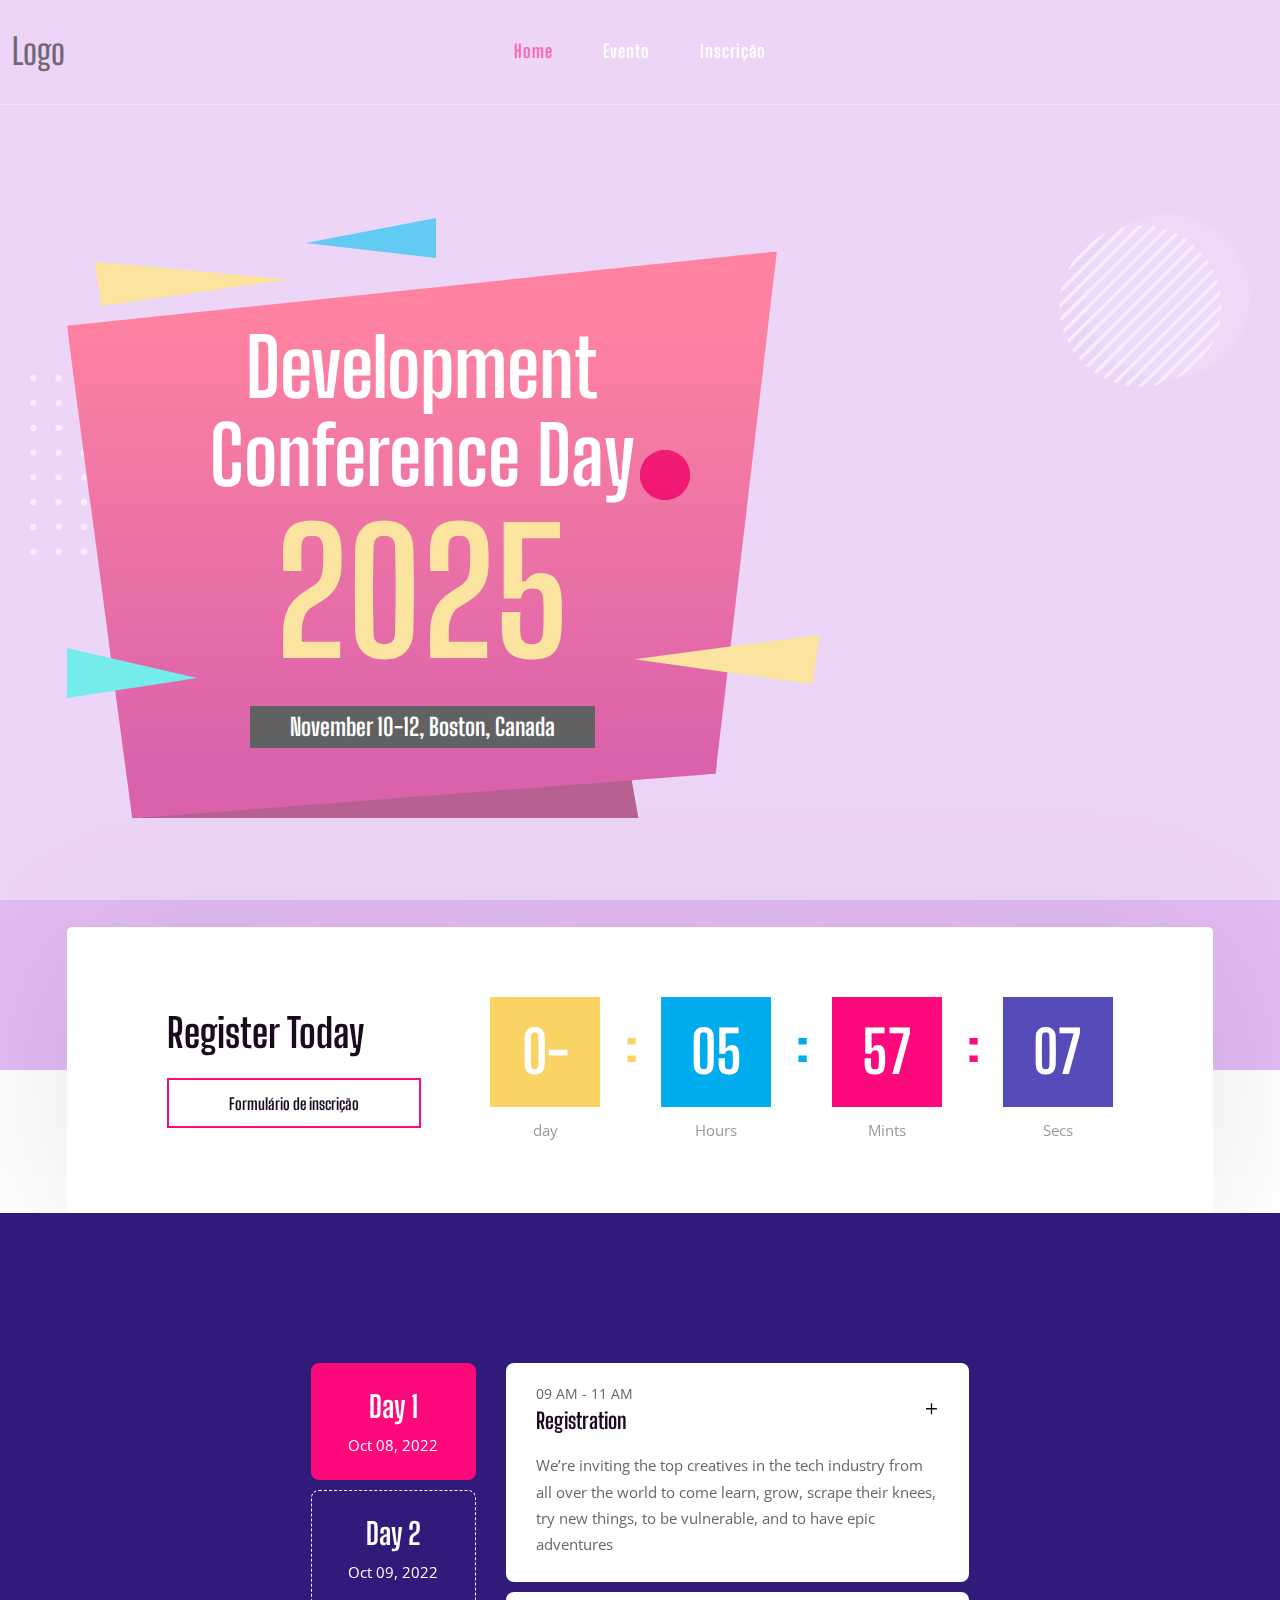
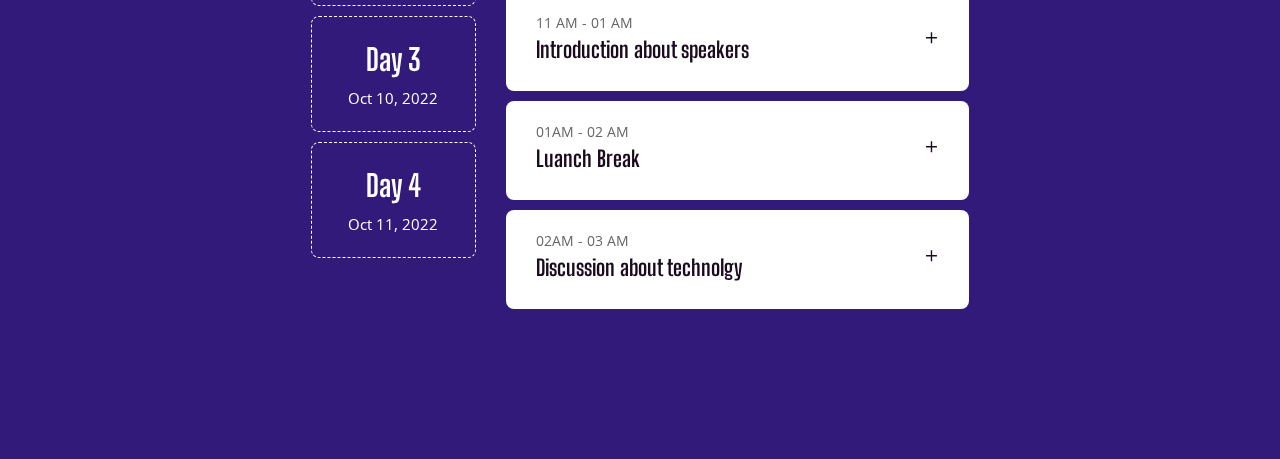
==== Meeta_HTML/Meeta/index.html @ aabae2f9 "commit inicial" ====
<!doctype html>
<html class="no-js" lang="pt-br">

<head>
    <meta charset="utf-8">
    <meta http-equiv="x-ua-compatible" content="ie=edge">
    <title> Meeta - Event & Conference HTML5 Template</title>
    <meta name="robots" content="noindex, follow" />
    <meta name="description" content="">
    <meta name="viewport" content="width=device-width, initial-scale=1, shrink-to-fit=no">
    <!-- Favicon -->
    <link rel="shortcut icon" type="image/x-icon" href="assets/images/favicon.png">

    <!-- Google Fonts -->
    <link rel="preconnect" href="https://fonts.googleapis.com">
    <link rel="preconnect" href="https://fonts.gstatic.com" crossorigin>
    <link
        href="https://fonts.googleapis.com/css2?family=Big+Shoulders+Display:wght@300;400;500;600;700;800&family=Open+Sans:wght@300;400;500;600;700;800&display=swap"
        rel="stylesheet">
    <link href="https://fonts.googleapis.com/css?family=Archivo:wght@300;400;500;600;700&display=swap" rel="stylesheet">

    <!-- CSS
	============================================ -->

    <!-- Icon Font CSS -->
    <link rel="stylesheet" href="assets/css/flaticon.css">

    <!-- Plugins CSS -->
    <link rel="stylesheet" href="assets/css/bootstrap.min.css">
    <link rel="stylesheet" href="assets/css/swiper-bundle.min.css">
    <link rel="stylesheet" href="assets/css/magnific-popup.css">
    <link rel="stylesheet" href="assets/css/aos.css">
    <link rel="stylesheet" href="assets/css/nice-select.css">

    <!-- Main Style CSS -->
    <link rel="stylesheet" href="assets/css/style.css">

</head>

<body>

    <div class="main-wrapper">

        <!-- Preloader start -->
        <div id="preloader">
            <div class="preloader">
                <span></span>
                <span></span>
            </div>
        </div>
        <!-- Preloader End -->

        <!-- Header Start -->
        <div class="meeta-header-section">

            <!-- Header Middle Start -->
            <div class="header-middle header-sticky">
                <div class="container-fluid custom-container">

                    <div class="row align-items-center">
                        <div class="col-lg-3 col-4">

                            <!-- Header Logo Start -->
                            <div class="header-logo">
                                <h1>Logo</h1>
                            </div>
                            <!-- Header Logo End -->

                        </div>
                        <div class="col-lg-6 d-none d-lg-block">

                            <!-- Header Navigation Start -->
                            <div class="header-navigation">
                                <ul class="main-menu">
                                    <li class="active-menu"><a href="#">Home</a></li>
                                    <li><a href="#">Evento</a></li>
                                    <li><a href="#">Inscrição</a></li>
                                </ul>
                            </div>
                            <!-- Header Navigation End -->

                        </div>
                    </div>
                </div>
            </div>
        </div>
        <!-- Header Middle End -->

    </div>
    <!-- Header End -->

    <!-- Slider Section Start  -->
    <div class="meeta-hero-section">

        <img class="hero-shape-01" src="assets/images/shape/shape-1.svg" alt="shpae">
        <img class="hero-shape-02" src="assets/images/shape/shape-2.png" alt="shpae">

        <div class="container">
            <div class="meeta-hero-content">
                <div class="hero-content-shape">
                    <svg xmlns="http://www.w3.org/2000/svg" viewBox="0 0 1904.000000 1521.000000"
                        preserveAspectRatio="xMidYMid meet">
                        <defs>
                            <linearGradient id="grad1" x1="0%" y1="0%" x2="0%" y2="100%">
                                <stop offset="10%" style="stop-color: #c40378" />
                                <stop offset="90%" style="stop-color:#ff3866" />
                            </linearGradient>
                        </defs>
                        <g transform="translate(0.000000,1521.000000) scale(0.100000,-0.100000)" fill="url(#grad1)">
                            <path
                                d="M9505 14211 l-9500 -997 3 -34 c8 -94 1739 -13170 1744 -13175 4 -4 15636 1194 15645 1199 1 1 369 3140 818 6976 448 3836 818 6987 821 7003 5 22 2 27 -13 26 -10 -1 -4293 -450 -9518 -998z" />
                        </g>
                    </svg>
                </div>

                <div class="hero-content-shape-01"></div>
                <div class="hero-content-shape-02" data-aos-delay="700" data-aos="fade-right"></div>
                <div class="hero-content-shape-03" data-aos-delay="800" data-aos="fade-right"></div>
                <div class="hero-content-shape-04" data-aos-delay="900" data-aos="fade-left"></div>
                <div class="hero-content-shape-05" data-aos-delay="1000" data-aos="fade-left"></div>

                <h1 class="hero-title" data-aos-delay="700" data-aos="fade-up">Development Conference Day</h1>
                <span class="hero-year" data-aos-delay="800" data-aos="fade-right">2025</span>
                <p class="hero-date" data-aos-delay="900" data-aos="fade-up">November 10-12, Boston, Canada</p>
            </div>
        </div>
    </div>
    <!-- Slider Section End -->


    <!-- Register & Countdown Section Start -->
    <div class="meeta-register-countdown">
        <div class="container position-relative">

            <!-- Register & Countdown Wrapper Start -->
            <div class="meeta-register-countdown-wrapper">

                <div class="row gy-5 align-items-center">
                    <div class="col-lg-4">

                        <!-- Register Start -->
                        <div class="meeta-register">
                            <h2 class="register-title">Register Today</h2>
                            <a class="register-btn btn btn-3 btn-outline-primary" href="/form/form.html"
                                target="_blank">Formulário de
                                inscrição</a>
                        </div>
                        <!-- Register End -->

                    </div>
                    <div class="col-lg-8">

                        <!-- Countdown Start -->
                        <div class="meeta-countdown countdown" data-countdown="2024/10/24" data-format="short">
                            <div class="single-countdown">
                                <span class="count countdown__time daysLeft"></span>
                                <span class="value countdown__time daysText"></span>
                            </div>
                            <div class="single-countdown">
                                <span class="count countdown__time hoursLeft"></span>
                                <span class="value countdown__time hoursText"></span>
                            </div>
                            <div class="single-countdown">
                                <span class="count countdown__time minsLeft"></span>
                                <span class="value countdown__time minsText"></span>
                            </div>
                            <div class="single-countdown">
                                <span class="count countdown__time secsLeft"></span>
                                <span class="value countdown__time secsText"></span>
                            </div>
                        </div>
                        <!-- Countdown End -->

                    </div>

                </div>
                <!-- Register & Countdown Wrapper End -->
            </div>

            <img class="register-countdown-shape" src="assets/images/shape/shape-5.png" alt="Shape">

        </div>
    </div>
    <!-- Register & Countdown Section End -->

    <!-- Event Schedule Start -->
    <div class="meeta-event-schedule section-padding">
        <div class="container">
            <div class="row gy-5 justify-content-center">
                <div class="col-xl-7 col-lg-8">

                    <!-- Event Schedule Tabs Start -->
                    <div class="meeta-event-schedule-tabs">

                        <!-- Event Schedule Tabs Menu Start -->
                        <ul class="meeta-event-schedule-tabs-menu">
                            <li data-tab-target="#tab1" class="active">
                                <div class="meeta-event-schedule-time">
                                    <h4 class="meeta-event-schedule-day">Day 1</h4>
                                    <p>Oct 08, 2022</p>
                                </div>
                            </li>
                            <li data-tab-target="#tab2" class="tab">
                                <div class="meeta-event-schedule-time">
                                    <h4 class="meeta-event-schedule-day">Day 2</h4>
                                    <p>Oct 09, 2022</p>
                                </div>
                            </li>
                            <li data-tab-target="#tab3" class="tab">
                                <div class="meeta-event-schedule-time">
                                    <h4 class="meeta-event-schedule-day">Day 3</h4>
                                    <p>Oct 10, 2022</p>
                                </div>
                            </li>
                            <li data-tab-target="#tab4" class="tab">
                                <div class="meeta-event-schedule-time">
                                    <h4 class="meeta-event-schedule-day">Day 4</h4>
                                    <p>Oct 11, 2022</p>
                                </div>
                            </li>
                        </ul>
                        <!-- Event Schedule Tabs Menu End -->

                        <!-- Event Schedule Tabs Content Start -->
                        <div class="meeta-event-schedule-tab-content">
                            <div id="tab1" class="meeta-event-schedule-tab-pane active">

                                <!-- Event Accordion Start -->
                                <ul class="meeta-event-accordion">
                                    <li class="meeta-event-accordion-item">
                                        <h3 class="meeta-event-accordion-toggle">
                                            <span class="time">09 AM - 11 AM</span>
                                            <span class="title">Registration </span>
                                        </h3>
                                        <div class="meeta-event-accordion-body open">
                                            <p>We’re inviting the top creatives in the tech industry from all over
                                                the world to come learn, grow, scrape their knees, try new things,
                                                to be vulnerable, and to have epic adventures</p>
                                        </div>
                                    </li>

                                    <li class="meeta-event-accordion-item">
                                        <h3 class="meeta-event-accordion-toggle">
                                            <span class="time">11 AM - 01 AM</span>
                                            <span class="title">Introduction about speakers </span>
                                        </h3>
                                        <div class="meeta-event-accordion-body">
                                            <p>We’re inviting the top creatives in the tech industry from all over
                                                the world to come learn, grow, scrape their knees, try new things,
                                                to be vulnerable, and to have epic adventures</p>
                                        </div>
                                    </li>

                                    <li class="meeta-event-accordion-item">
                                        <h3 class="meeta-event-accordion-toggle">
                                            <span class="time">01AM - 02 AM</span>
                                            <span class="title">Luanch Break </span>
                                        </h3>
                                        <div class="meeta-event-accordion-body">
                                            <p>We’re inviting the top creatives in the tech industry from all over
                                                the world to come learn, grow, scrape their knees, try new things,
                                                to be vulnerable, and to have epic adventures</p>
                                        </div>
                                    </li>

                                    <li class="meeta-event-accordion-item">
                                        <h3 class="meeta-event-accordion-toggle">
                                            <span class="time">02AM - 03 AM</span>
                                            <span class="title">Discussion about technolgy </span>
                                        </h3>
                                        <div class="meeta-event-accordion-body">
                                            <p>We’re inviting the top creatives in the tech industry from all over
                                                the world to come learn, grow, scrape their knees, try new things,
                                                to be vulnerable, and to have epic adventures</p>
                                        </div>
                                    </li>
                                </ul>
                                <!-- Event Accordion End -->

                            </div>
                            <div id="tab2" class="meeta-event-schedule-tab-pane">

                                <!-- Event Accordion Start -->
                                <ul class="meeta-event-accordion">
                                    <li class="meeta-event-accordion-item">
                                        <h3 class="meeta-event-accordion-toggle">
                                            <span class="time">02AM - 03 AM</span>
                                            <span class="title">Discussion about technolgy </span>
                                        </h3>
                                        <div class="meeta-event-accordion-body open">
                                            <p>We’re inviting the top creatives in the tech industry from all over
                                                the world to come learn, grow, scrape their knees, try new things,
                                                to be vulnerable, and to have epic adventures</p>
                                        </div>
                                    </li>

                                    <li class="meeta-event-accordion-item">
                                        <h3 class="meeta-event-accordion-toggle">
                                            <span class="time">09 AM - 11 AM</span>
                                            <span class="title">Registration </span>
                                        </h3>
                                        <div class="meeta-event-accordion-body">
                                            <p>We’re inviting the top creatives in the tech industry from all over
                                                the world to come learn, grow, scrape their knees, try new things,
                                                to be vulnerable, and to have epic adventures</p>
                                        </div>
                                    </li>

                                    <li class="meeta-event-accordion-item">
                                        <h3 class="meeta-event-accordion-toggle">
                                            <span class="time">01AM - 02 AM</span>
                                            <span class="title">Luanch Break </span>
                                        </h3>
                                        <div class="meeta-event-accordion-body">
                                            <p>We’re inviting the top creatives in the tech industry from all over
                                                the world to come learn, grow, scrape their knees, try new things,
                                                to be vulnerable, and to have epic adventures</p>
                                        </div>
                                    </li>
                                </ul>
                                <!-- Event Accordion End -->

                            </div>
                            <div id="tab3" class="meeta-event-schedule-tab-pane">

                                <!-- Event Accordion Start -->
                                <ul class="meeta-event-accordion">
                                    <li class="meeta-event-accordion-item">
                                        <h3 class="meeta-event-accordion-toggle">
                                            <span class="time">01AM - 02 AM</span>
                                            <span class="title">Luanch Break </span>
                                        </h3>
                                        <div class="meeta-event-accordion-body open">
                                            <p>We’re inviting the top creatives in the tech industry from all over
                                                the world to come learn, grow, scrape their knees, try new things,
                                                to be vulnerable, and to have epic adventures</p>
                                        </div>
                                    </li>

                                    <li class="meeta-event-accordion-item">
                                        <h3 class="meeta-event-accordion-toggle">
                                            <span class="time">02AM - 03 AM</span>
                                            <span class="title">Discussion about technolgy </span>
                                        </h3>
                                        <div class="meeta-event-accordion-body">
                                            <p>We’re inviting the top creatives in the tech industry from all over
                                                the world to come learn, grow, scrape their knees, try new things,
                                                to be vulnerable, and to have epic adventures</p>
                                        </div>
                                    </li>

                                    <li class="meeta-event-accordion-item">
                                        <h3 class="meeta-event-accordion-toggle">
                                            <span class="time">09 AM - 11 AM</span>
                                            <span class="title">Registration </span>
                                        </h3>
                                        <div class="meeta-event-accordion-body">
                                            <p>We’re inviting the top creatives in the tech industry from all over
                                                the world to come learn, grow, scrape their knees, try new things,
                                                to be vulnerable, and to have epic adventures</p>
                                        </div>
                                    </li>
                                </ul>
                                <!-- Event Accordion End -->

                            </div>
                            <div id="tab4" class="meeta-event-schedule-tab-pane">

                                <!-- Event Accordion Start -->
                                <ul class="meeta-event-accordion">
                                    <li class="meeta-event-accordion-item">
                                        <h3 class="meeta-event-accordion-toggle">
                                            <span class="time">09 AM - 11 AM</span>
                                            <span class="title">Registration </span>
                                        </h3>
                                        <div class="meeta-event-accordion-body open">
                                            <p>We’re inviting the top creatives in the tech industry from all over
                                                the world to come learn, grow, scrape their knees, try new things,
                                                to be vulnerable, and to have epic adventures</p>
                                        </div>
                                    </li>

                                    <li class="meeta-event-accordion-item">
                                        <h3 class="meeta-event-accordion-toggle">
                                            <span class="time">11 AM - 01 AM</span>
                                            <span class="title">Introduction about speakers </span>
                                        </h3>
                                        <div class="meeta-event-accordion-body">
                                            <p>We’re inviting the top creatives in the tech industry from all over
                                                the world to come learn, grow, scrape their knees, try new things,
                                                to be vulnerable, and to have epic adventures</p>
                                        </div>
                                    </li>

                                    <li class="meeta-event-accordion-item">
                                        <h3 class="meeta-event-accordion-toggle">
                                            <span class="time">01AM - 02 AM</span>
                                            <span class="title">Luanch Break </span>
                                        </h3>
                                        <div class="meeta-event-accordion-body">
                                            <p>We’re inviting the top creatives in the tech industry from all over
                                                the world to come learn, grow, scrape their knees, try new things,
                                                to be vulnerable, and to have epic adventures</p>
                                        </div>
                                    </li>
                                </ul>
                                <!-- Event Accordion End -->

                            </div>
                        </div>
                        <!-- Event Schedule Tabs Content End -->

                    </div>
                    <!-- Event Schedule Tabs End -->

                </div>
            </div>
        </div>
    </div>
    <!-- Event Schedule End -->

    <!-- back to top start -->
    <div class="progress-wrap">
        <svg class="progress-circle svg-content" width="100%" height="100%" viewBox="-1 -1 102 102">
            <path d="M50,1 a49,49 0 0,1 0,98 a49,49 0 0,1 0,-98" />
        </svg>
    </div>
    <!-- back to top end -->

    <!-- JS
    ============================================ -->

    <!-- Modernizer & jQuery JS -->
    <script src="assets/js/vendor/modernizr-3.11.7.min.js"></script>
    <script src="assets/js/vendor/jquery-1.12.4.min.js"></script>


    <!-- Bootstrap JS -->
    <script src="assets/js/bootstrap.min.js"></script>

    <!-- Plugins JS -->
    <script src="assets/js/swiper-bundle.min.js"></script>
    <script src="assets/js/back-to-top.js"></script>
    <script src="assets/js/jquery.magnific-popup.min.js"></script>
    <script src="assets/js/jquery.counterup.min.js"></script>
    <script src="assets/js/aos.js"></script>
    <script src="assets/js/jquery.nice-select.min.js"></script>


    <!-- Main JS -->
    <script src="assets/js/main.js"></script>

</body>

</html>
---- Meeta_HTML/Meeta/assets/css/flaticon.css ----
@font-face {
    font-family: "flaticon";
    src: url("../fonts/flaticon.ttf?9da6da3c6ae6f38ca4698081ef934ea0") format("truetype"),
url("../fonts/flaticon.woff?9da6da3c6ae6f38ca4698081ef934ea0") format("woff"),
url("../fonts/flaticon.woff2?9da6da3c6ae6f38ca4698081ef934ea0") format("woff2"),
url("../fonts/flaticon.eot?9da6da3c6ae6f38ca4698081ef934ea0#iefix") format("embedded-opentype"),
url("../fonts/flaticon.svg?9da6da3c6ae6f38ca4698081ef934ea0#flaticon") format("svg");
}


i[class^="flaticon-"]:before, i[class*=" flaticon-"]:before {
    font-family: flaticon !important;
    font-style: normal;
    font-weight: normal !important;
    font-variant: normal;
    text-transform: none;
    line-height: 1;
    -webkit-font-smoothing: antialiased;
    -moz-osx-font-smoothing: grayscale;
}


.flaticon-like:before { content: "\f100"; }
.flaticon-menu:before { content: "\f101"; }
.flaticon-loupe:before { content: "\f102"; }
.flaticon-shopping-basket:before { content: "\f103"; }
.flaticon-location-pin:before { content: "\f104"; }
.flaticon-send:before { content: "\f105"; }
.flaticon-right-arrow:before { content: "\f106"; }
.flaticon-left-arrow:before { content: "\f107"; }
.flaticon-left-arrow-1:before { content: "\f108"; }
.flaticon-right-arrow-1:before { content: "\f109"; }
.flaticon-youtube:before { content: "\f10a"; }
.flaticon-vegetable:before { content: "\f10b"; }
.flaticon-water-bottle:before { content: "\f10c"; }
.flaticon-healthcare:before { content: "\f10d"; }
.flaticon-mortarboard:before { content: "\f10e"; }
.flaticon-atoms:before { content: "\f10f"; }
.flaticon-maternity:before { content: "\f110"; }
.flaticon-plus:before { content: "\f111"; }
.flaticon-supermarket-gift:before { content: "\f112"; }
.flaticon-gift:before { content: "\f113"; }
.flaticon-play:before { content: "\f114"; }
.flaticon-right-quote:before { content: "\f115"; }
.flaticon-user:before { content: "\f116"; }
.flaticon-user-1:before { content: "\f117"; }
.flaticon-set-square:before { content: "\f118"; }
.flaticon-bell:before { content: "\f119"; }
.flaticon-book:before { content: "\f11a"; }
.flaticon-dollar-currency-symbol:before { content: "\f11b"; }
.flaticon-right-arrow-2:before { content: "\f11c"; }
.flaticon-wall-clock:before { content: "\f11d"; }
.flaticon-folder:before { content: "\f11e"; }
.flaticon-email:before { content: "\f11f"; }
.flaticon-startup:before { content: "\f120"; }
.flaticon-diamond:before { content: "\f121"; }
.flaticon-gift-1:before { content: "\f122"; }
.flaticon-call:before { content: "\f123"; }
.flaticon-shopping-bag:before { content: "\f124"; }
.flaticon-idea:before { content: "\f125"; }
.flaticon-idea-1:before { content: "\f126"; }
.flaticon-target:before { content: "\f127"; }
.flaticon-bar-chart:before { content: "\f128"; }
.flaticon-fitness:before { content: "\f129"; }
.flaticon-healthy-food:before { content: "\f12a"; }
.flaticon-dumbbell:before { content: "\f12b"; }
.flaticon-play-button:before { content: "\f12c"; }
.flaticon-plus-1:before { content: "\f12d"; }
.flaticon-add:before { content: "\f12e"; }
.flaticon-left-quote:before { content: "\f12f"; }
.flaticon-right-quote-1:before { content: "\f130"; }
.flaticon-checked:before { content: "\f131"; }
.flaticon-check:before { content: "\f132"; }
.flaticon-tick:before { content: "\f133"; }
.flaticon-like-1:before { content: "\f134"; }
.flaticon-like-2:before { content: "\f135"; }
.flaticon-heart:before { content: "\f136"; }
.flaticon-quote-left:before { content: "\f137"; }
.flaticon-link:before { content: "\f138"; }
.flaticon-worldwide:before { content: "\f139"; }
.flaticon-edit:before { content: "\f13a"; }
.flaticon-star:before { content: "\f13b"; }
.flaticon-star-1:before { content: "\f13c"; }
.flaticon-copy:before { content: "\f13d"; }
.flaticon-book-1:before { content: "\f13e"; }
.flaticon-settings:before { content: "\f13f"; }
.flaticon-calendar:before { content: "\f140"; }
.flaticon-price-tag:before { content: "\f141"; }
.flaticon-edit-file:before { content: "\f142"; }
.flaticon-bell-1:before { content: "\f143"; }
.flaticon-padlock:before { content: "\f144"; }
.flaticon-house:before { content: "\f145"; }
.flaticon-chat:before { content: "\f146"; }
.flaticon-attachment:before { content: "\f147"; }
.flaticon-upload:before { content: "\f148"; }
.flaticon-file:before { content: "\f149"; }
.flaticon-shield:before { content: "\f14a"; }
.flaticon-share:before { content: "\f14b"; }
.flaticon-black-circle:before { content: "\f14c"; }
.flaticon-close:before { content: "\f14d"; }
.flaticon-close-1:before { content: "\f14e"; }
.flaticon-credit-card:before { content: "\f14f"; }
.flaticon-phone-call:before { content: "\f150"; }
.flaticon-pin:before { content: "\f151"; }
.flaticon-shopping-cart:before { content: "\f152"; }
.flaticon-shopping-cart-1:before { content: "\f153"; }
.flaticon-right-arrow-3:before { content: "\f154"; }
.flaticon-left-arrow-2:before { content: "\f155"; }
.flaticon-user-2:before { content: "\f156"; }
.flaticon-avatar:before { content: "\f157"; }
.flaticon-straight-quotes:before { content: "\f158"; }
.flaticon-heart-1:before { content: "\f159"; }
.flaticon-settings-1:before { content: "\f15a"; }
.flaticon-profits:before { content: "\f15b"; }
.flaticon-graph:before { content: "\f15c"; }
.flaticon-graph-1:before { content: "\f15d"; }
.flaticon-graph-2:before { content: "\f15e"; }
.flaticon-graphics-scale:before { content: "\f15f"; }
.flaticon-bar-chart-1:before { content: "\f160"; }
.flaticon-update:before { content: "\f161"; }
.flaticon-unlock:before { content: "\f162"; }
.flaticon-padlock-1:before { content: "\f163"; }
.flaticon-question:before { content: "\f164"; }
.flaticon-help:before { content: "\f165"; }
.flaticon-task:before { content: "\f166"; }
.flaticon-copy-file:before { content: "\f167"; }
.flaticon-google-docs:before { content: "\f168"; }
.flaticon-english-language:before { content: "\f169"; }
.flaticon-translate:before { content: "\f16a"; }
.flaticon-upload-1:before { content: "\f16b"; }
.flaticon-download:before { content: "\f16c"; }
.flaticon-back:before { content: "\f16d"; }
.flaticon-next:before { content: "\f16e"; }
.flaticon-delete:before { content: "\f16f"; }
.flaticon-horizontal-line-remove-button:before { content: "\f170"; }
.flaticon-online-learning:before { content: "\f171"; }
---- Meeta_HTML/Meeta/assets/css/nice-select.css ----
.nice-select {
  -webkit-tap-highlight-color: transparent;
  background-color: #fff;
  border-radius: 5px;
  border: solid 1px #e8e8e8;
  box-sizing: border-box;
  clear: both;
  cursor: pointer;
  display: block;
  float: left;
  font-family: inherit;
  font-size: 14px;
  font-weight: normal;
  height: 42px;
  line-height: 40px;
  outline: none;
  padding-left: 18px;
  padding-right: 30px;
  position: relative;
  text-align: left !important;
  -webkit-transition: all 0.2s ease-in-out;
  transition: all 0.2s ease-in-out;
  -webkit-user-select: none;
     -moz-user-select: none;
      -ms-user-select: none;
          user-select: none;
  white-space: nowrap;
  width: auto; }
  .nice-select:hover {
    border-color: #dbdbdb; }
  .nice-select:active, .nice-select.open, .nice-select:focus {
    border-color: #999; }
  .nice-select:after {
    border-bottom: 2px solid #999;
    border-right: 2px solid #999;
    content: '';
    display: block;
    height: 5px;
    margin-top: -4px;
    pointer-events: none;
    position: absolute;
    right: 12px;
    top: 50%;
    -webkit-transform-origin: 66% 66%;
        -ms-transform-origin: 66% 66%;
            transform-origin: 66% 66%;
    -webkit-transform: rotate(45deg);
        -ms-transform: rotate(45deg);
            transform: rotate(45deg);
    -webkit-transition: all 0.15s ease-in-out;
    transition: all 0.15s ease-in-out;
    width: 5px; }
  .nice-select.open:after {
    -webkit-transform: rotate(-135deg);
        -ms-transform: rotate(-135deg);
            transform: rotate(-135deg); }
  .nice-select.open .list {
    opacity: 1;
    pointer-events: auto;
    -webkit-transform: scale(1) translateY(0);
        -ms-transform: scale(1) translateY(0);
            transform: scale(1) translateY(0); }
  .nice-select.disabled {
    border-color: #ededed;
    color: #999;
    pointer-events: none; }
    .nice-select.disabled:after {
      border-color: #cccccc; }
  .nice-select.wide {
    width: 100%; }
    .nice-select.wide .list {
      left: 0 !important;
      right: 0 !important; }
  .nice-select.right {
    float: right; }
    .nice-select.right .list {
      left: auto;
      right: 0; }
  .nice-select.small {
    font-size: 12px;
    height: 36px;
    line-height: 34px; }
    .nice-select.small:after {
      height: 4px;
      width: 4px; }
    .nice-select.small .option {
      line-height: 34px;
      min-height: 34px; }
  .nice-select .list {
    background-color: #fff;
    border-radius: 5px;
    box-shadow: 0 0 0 1px rgba(68, 68, 68, 0.11);
    box-sizing: border-box;
    margin-top: 4px;
    opacity: 0;
    overflow: hidden;
    padding: 0;
    pointer-events: none;
    position: absolute;
    top: 100%;
    left: 0;
    -webkit-transform-origin: 50% 0;
        -ms-transform-origin: 50% 0;
            transform-origin: 50% 0;
    -webkit-transform: scale(0.75) translateY(-21px);
        -ms-transform: scale(0.75) translateY(-21px);
            transform: scale(0.75) translateY(-21px);
    -webkit-transition: all 0.2s cubic-bezier(0.5, 0, 0, 1.25), opacity 0.15s ease-out;
    transition: all 0.2s cubic-bezier(0.5, 0, 0, 1.25), opacity 0.15s ease-out;
    z-index: 9; }
    .nice-select .list:hover .option:not(:hover) {
      background-color: transparent !important; }
  .nice-select .option {
    cursor: pointer;
    font-weight: 400;
    line-height: 40px;
    list-style: none;
    min-height: 40px;
    outline: none;
    padding-left: 18px;
    padding-right: 29px;
    text-align: left;
    -webkit-transition: all 0.2s;
    transition: all 0.2s; }
    .nice-select .option:hover, .nice-select .option.focus, .nice-select .option.selected.focus {
      background-color: #f6f6f6; }
    .nice-select .option.selected {
      font-weight: bold; }
    .nice-select .option.disabled {
      background-color: transparent;
      color: #999;
      cursor: default; }

.no-csspointerevents .nice-select .list {
  display: none; }

.no-csspointerevents .nice-select.open .list {
  display: block; }
---- Meeta_HTML/Meeta/assets/css/style.css ----
/*-- Common Style --*/
*, *::after, *::before {
  box-sizing: border-box;
  margin: 0;
  padding: 0;
}

body {
  font-size: 15px;
  line-height: 1.75;
  font-weight: 400;
  font-family: "Open Sans", sans-serif;
  color: #666666;
  outline: none;
  visibility: visible;
  overflow-X: hidden;
  -webkit-font-smoothing: antialiased;
  -moz-osx-font-smoothing: grayscale;
  color: "";
}

body[dir="rtl"] {
  text-align: right;
}

h1, h2, h3, h4, h5, h6 {
  font-family: "Big Shoulders Display", cursive;
  color: #1a0a1e;
  font-weight: 600;
  line-height: 1.5;
  margin: 0;
}

h1 {
  font-size: 36px;
}

@media only screen and (max-width: 767px) {
  h1 {
    font-size: 30px;
  }
}

h2 {
  font-size: 30px;
}

@media only screen and (max-width: 767px) {
  h2 {
    font-size: 24px;
  }
}

h3 {
  font-size: 24px;
}

@media only screen and (max-width: 767px) {
  h3 {
    font-size: 20px;
  }
}

h4 {
  font-size: 18px;
}

h5 {
  font-size: 16px;
}

h6 {
  font-size: 14px;
}

p {
  margin-bottom: 0;
}

a, button {
  color: inherit;
  display: inline-block;
  line-height: inherit;
  text-decoration: none;
  cursor: pointer;
}

a, button, img, input {
  transition: all 0.5s cubic-bezier(0.645, 0.045, 0.355, 1);
  outline: 0;
}

a:focus, button:focus, img:focus, input:focus {
  outline: 0;
}

a:focus {
  color: none;
  outline: none;
  text-decoration: none;
}

a:hover {
  text-decoration: none;
  color: #fc097c;
}

ul, ol {
  padding: 0;
  list-style: none;
  margin: 0;
}

button, input[type="submit"] {
  cursor: pointer;
}

img {
  max-width: 100%;
}

input::-webkit-input-placeholder, textarea::-webkit-input-placeholder {
  opacity: 1;
}

input:-moz-placeholder, textarea:-moz-placeholder {
  opacity: 1;
}

input::-moz-placeholder, textarea::-moz-placeholder {
  opacity: 1;
}

input:-ms-input-placeholder, textarea:-ms-input-placeholder {
  opacity: 1;
}

/*-- Common Classes --*/
@media only screen and (min-width: 1200px) {
  .container {
    max-width: 1170px;
  }
}

/*--Tab Content & Pane Fix--*/
.tab-content {
  width: 100%;
}

.tab-content .tab-pane {
  display: block;
  height: 0;
  max-width: 100%;
  visibility: hidden;
  overflow: hidden;
  opacity: 0;
}

.tab-content .tab-pane.active {
  height: auto;
  visibility: visible;
  opacity: 1;
  overflow: visible;
}

/*--Section Spacing--*/
.section-padding {
  padding-top: 150px;
  padding-bottom: 150px;
}

@media only screen and (max-width: 1199px) {
  .section-padding {
    padding-top: 110px;
    padding-bottom: 110px;
  }
}

@media only screen and (max-width: 991px) {
  .section-padding {
    padding-top: 80px;
    padding-bottom: 80px;
  }
}

@media only screen and (max-width: 767px) {
  .section-padding {
    padding-top: 60px;
    padding-bottom: 60px;
  }
}

.section-padding-02 {
  padding-top: 150px;
}

@media only screen and (max-width: 1199px) {
  .section-padding-02 {
    padding-top: 110px;
  }
}

@media only screen and (max-width: 991px) {
  .section-padding-02 {
    padding-top: 80px;
  }
}

@media only screen and (max-width: 767px) {
  .section-padding-02 {
    padding-top: 60px;
  }
}

/*--Custom Container--*/
@media only screen and (min-width: 1600px) {
  .custom-container {
    max-width: 1920px;
    padding: 0 70px;
  }
}

/*--Off Canvas Overlay--*/
.off-canvas-overlay {
  background-color: #000000;
  width: 100vw;
  height: 100vh;
  left: 0;
  opacity: .4;
  position: fixed;
  top: 0;
  transition: opacity .15s linear;
  z-index: 93;
}

/*--Section Title--*/
.meeta-section-title {
  margin-bottom: 55px;
}

.meeta-section-title .sub-title {
  font-size: 18px;
  font-weight: 700;
  color: #fc097c;
  margin-bottom: 5px;
}

.meeta-section-title .main-title {
  font-size: 60px;
  font-weight: 700;
  line-height: 1.1;
}

@media only screen and (max-width: 767px) {
  .meeta-section-title .main-title {
    font-size: 40px;
  }
}

@media only screen and (max-width: 575px) {
  .meeta-section-title .main-title {
    font-size: 28px;
  }
}

.meeta-section-title-2 {
  margin-bottom: 55px;
}

.meeta-section-title-2 .sub-title {
  font-size: 18px;
  font-family: "Archivo", sans-serif;
  font-weight: 600;
  color: #fc097c;
  margin-bottom: 5px;
}

.meeta-section-title-2 .main-title {
  font-size: 54px;
  line-height: 60px;
  font-family: "Archivo", sans-serif;
  font-weight: 700;
}

@media only screen and (max-width: 1199px) {
  .meeta-section-title-2 .main-title {
    font-size: 48px;
  }
}

@media only screen and (max-width: 991px) {
  .meeta-section-title-2 .main-title {
    font-size: 40px;
    line-height: 50px;
  }
}

@media only screen and (max-width: 575px) {
  .meeta-section-title-2 .main-title {
    font-size: 30px;
    line-height: 40px;
  }
}

.section-title-3 .main-title {
  font-size: 40px;
  line-height: 52px;
  font-family: "Archivo", sans-serif;
  font-weight: 700;
}

@media only screen and (max-width: 575px) {
  .section-title-3 .main-title {
    font-size: 30px;
    line-height: 40px;
  }
}

.section-title-4 .main-title {
  font-size: 48px;
  line-height: 60px;
  font-family: "Archivo", sans-serif;
  font-weight: 700;
}

@media only screen and (max-width: 1199px) {
  .section-title-4 .main-title {
    font-size: 40px;
    line-height: 50px;
  }
}

@media only screen and (max-width: 575px) {
  .section-title-4 .main-title {
    font-size: 30px;
    line-height: 40px;
  }
}


.section-title-4 .main-title .title-shape-1 {
  position: relative;
  z-index: 1;
}

.section-title-4 .main-title .title-shape-1::before {
  position: absolute;
  left: 35px;
  bottom: -60px;
  content: '';
  width: 100%;
  height: 100%;
  background-image: url(../images/shape/title-shape.png);
  background-repeat: no-repeat;
  z-index: -1;
}

@media only screen and (max-width: 575px) {
  .section-title-4 .main-title .title-shape-1::before {
    left: 10px;
    bottom: -40px;
  }
}

.section-title-4 .main-title .title-shape-2 {
  position: relative;
  z-index: 1;
}

.section-title-4 .main-title .title-shape-2::before {
  position: absolute;
  left: 15px;
  bottom: -50px;
  content: '';
  width: 100%;
  height: 100%;
  background-image: url(../images/shape/title-shape-2.png);
  background-repeat: no-repeat;
  z-index: -1;
}

@media only screen and (max-width: 575px) {
  .section-title-4 .main-title .title-shape-2::before {
    left: 10px;
    bottom: -40px;
  }
}

.color-1 {
  background: #00acee;
}

.color-2 {
  background: #f9d464;
}

.color-3 {
  background: #554bb9;
}

.color-4 {
  background: #fc097c;
}

/*--  Preloader Styles  --*/
#preloader {
  position: fixed;
  top: 0;
  left: 0;
  right: 0;
  bottom: 0;
  background-color: #ffffff;
  z-index: 999999;
}

#preloader .preloader {
  width: 50px;
  height: 50px;
  display: inline-block;
  padding: 0px;
  text-align: left;
  box-sizing: border-box;
  position: absolute;
  top: 50%;
  left: 50%;
}

#preloader .preloader span {
  position: absolute;
  display: inline-block;
  width: 50px;
  height: 50px;
  border-radius: 50%;
  background-color: #fc097c;
  -webkit-animation: preloader 1.3s linear infinite;
  animation: preloader 1.3s linear infinite;
}

#preloader .preloader span:last-child {
  -webkit-animation-delay: -0.8s;
  animation-delay: -0.8s;
}

@-webkit-keyframes preloader {
  0% {
    transform: scale(0, 0);
    opacity: 0.5;
  }

  100% {
    transform: scale(1, 1);
    opacity: 0;
  }
}

@keyframes preloader {
  0% {
    transform: scale(0, 0);
    opacity: 0.5;
  }

  100% {
    transform: scale(1, 1);
    opacity: 0;
  }
}

/*----------------------------------------*/
/*  02. Elements CSS
/*----------------------------------------*/
/*--
/*  2.2 - Button CSS
/*----------------------------------------*/

.btn {
  display: inline-block;
  position: relative;
  overflow: hidden;
  background-color: transparent;
  border-color: transparent;
  color: #666666;
  border-radius: 0px;
  font-size: 16px;
  font-weight: 700;
  font-family: "Archivo", sans-serif;
  height: 50px;
  line-height: 50px;
  padding: 0px 35px;
  border-width: 0;
  border-style: solid;
  box-shadow: none;
  transition: all 0.3s ease 0s;
  cursor: pointer;
  z-index: 1;
  white-space: nowrap;
}

@media only screen and (max-width: 575px) {
  .btn {
    height: 45px;
    line-height: 45px;
    font-size: 14px;
  }
}

.btn.btn-3 {
  font-family: "Big Shoulders Display", cursive;
}

.btn::before {
  position: absolute;
  content: '';
  width: 75px;
  height: 75px;
  background-color: #000000;
  border-radius: 50%;
  left: 0;
  bottom: 0;
  transform: translate(-50%, 50%);
  z-index: -1;
  opacity: 0.1;
  transition: all 0.5s cubic-bezier(0.645, 0.045, 0.355, 1);
}

.btn:focus, .btn:focus:active {
  box-shadow: none;
}

.btn:hover {
  box-shadow: none;
}

.btn:hover::before {
  width: 420px;
  height: 420px;
}

.btn-primary {
  background-color: #fc097c;
  border-color: #fc097c;
  color: #ffffff;
}

.btn-primary:active, .btn-primary:focus, .btn-primary:hover {
  background-color: #fc097c;
  border-color: #fc097c;
}

.btn-secondary {
  background-color: #6c757d;
  border-color: #6c757d;
  color: #ffffff;
}

.btn-secondary:active, .btn-secondary:focus, .btn-secondary:hover {
  background-color: #6c757d;
  border-color: #6c757d;
}

.btn-success {
  background-color: #4CAF50;
  border-color: #4CAF50;
  color: #ffffff;
}

.btn-success:active, .btn-success:focus, .btn-success:hover {
  background-color: #4CAF50;
  border-color: #4CAF50;
}

.btn-danger {
  background-color: #F44336;
  border-color: #F44336;
  color: #ffffff;
}

.btn-danger:active, .btn-danger:focus, .btn-danger:hover {
  background-color: #F44336;
  border-color: #F44336;
}

.btn-warning {
  background-color: #FFC107;
  border-color: #FFC107;
  color: #1a0a1e;
}

.btn-warning:active, .btn-warning:focus, .btn-warning:hover {
  background-color: #FFC107;
  border-color: #FFC107;
}

.btn-info {
  background-color: #17a2b8;
  border-color: #17a2b8;
  color: #ffffff;
}

.btn-info:active, .btn-info:focus, .btn-info:hover {
  background-color: #17a2b8;
  border-color: #17a2b8;
}

.btn-light {
  background-color: #f8f9fa;
  border-color: #f8f9fa;
  color: #1a0a1e;
}

.btn-light:active, .btn-light:focus, .btn-light:hover {
  background-color: #f8f9fa;
  border-color: #f8f9fa;
}

.btn-dark {
  background-color: #343a40;
  border-color: #343a40;
  color: #ffffff;
}

.btn-dark:active, .btn-dark:focus, .btn-dark:hover {
  background-color: #343a40;
  border-color: #343a40;
}

.btn-white {
  background-color: #ffffff;
  border-color: #ffffff;
  color: #1a0a1e;
  box-shadow: 5px 10px 38px 0 rgba(46, 63, 99, 0.3);
}

.btn-white:active, .btn-white:focus, .btn-white:hover {
  background-color: #ffffff;
  border-color: #ffffff;
}

.btn-heading-color {
  background-color: #1a0a1e;
  border-color: #1a0a1e;
  color: #ffffff;
}

.btn-heading-color:active, .btn-heading-color:focus, .btn-heading-color:hover {
  background-color: #1a0a1e;
  border-color: #1a0a1e;
}

[class*="btn-outline-"] {
  border: 2px solid transparent;
  line-height: calc(50px + -2px);
}

@media only screen and (max-width: 575px) {
  [class*="btn-outline-"] {
    line-height: calc(45px + -2px);
  }
}

[class*="btn-outline-"]::before {
  width: 0;
  height: 0;
}

.btn-outline-primary {
  border-color: #fc097c;
  color: #1a0a1e;
}

.btn-outline-primary:hover {
  background-color: #fc097c;
  border-color: #fc097c;
  color: #ffffff;
}

/*--
/*  2.2 - Form CSS
/*----------------------------------------*/
label {
  display: block;
  line-height: 1;
  margin-bottom: 10px;
  font-weight: 400;
  text-transform: capitalize;
}

/*----------------------------------------*/
/*  03. Header CSS
/*----------------------------------------*/
/*--
/*  02 - Middle Top CSS
/*----------------------------------------*/
.meeta-header-section {
  position: absolute;
  top: 0;
  width: 100%;
  left: 0;
  z-index: 91;
}

.meeta-header-section .header-middle {
  border-bottom: 1px solid rgba(255, 255, 255, 0.4);
}

.header-sticky.sticky {
  position: fixed;
  top: 0;
  left: 0;
  width: 100%;
  z-index: 91;
  background-color: #daaaef;
  border-bottom-color: #daaaef;
  -webkit-animation: sticky 1s;
  animation: sticky 1s;
}

@media only screen and (max-width: 991px), only screen and (max-width: 767px) {
  .meeta-header-section .header-middle {
    padding: 20px 0;
  }
}

.header-meta {
  display: flex;
  justify-content: flex-end;
  align-items: center;
  gap: 50px;
}

@media only screen and (max-width: 1399px) {
  .header-meta {
    gap: 25px;
  }
}

@media only screen and (max-width: 767px) {
  .header-meta {
    gap: 30px;
  }
}

@media only screen and (max-width: 1399px) {
  .header-meta .header-btn .btn {
    padding: 0 20px;
  }
}

.header-actions {
  display: flex;
  align-items: center;
  gap: 50px;
}

@media only screen and (max-width: 1399px), only screen and (max-width: 1199px) {
  .header-actions {
    gap: 30px;
  }
}

.header-actions>* {
  position: relative;
}

.header-actions>*::before {
  width: 1px;
  height: 22px;
  background-color: #ffffff;
  content: '';
  position: absolute;
  top: 50%;
  transform: translateY(-50%);
  left: -25px;
  opacity: 0.4;
}

@media only screen and (max-width: 1399px), only screen and (max-width: 1199px) {
  .header-actions>*::before {
    left: -15px;
  }
}

.header-actions>*:first-child::before {
  display: none;
}

.header-action button {
  font-family: "Big Shoulders Display", cursive;
  font-size: 16px;
  font-weight: 700;
  color: #ffffff;
  background-color: transparent;
  border: 0;
  padding: 0;
  position: relative;
  white-space: nowrap;
}

.header-action button .action-text {
  margin-right: 5px;
}

@media only screen and (max-width: 1199px) {
  .header-action button .action-text {
    display: none;
  }
}

.header-action button .count {
  font-size: 12px;
  font-family: "Open Sans", sans-serif;
  color: #ffffff;
  background-color: #fc097c;
  display: inline-block;
  padding: 0px 7px;
  border-radius: 50%;
  position: absolute;
  right: -12px;
  top: -5px;
}

.header-navigation .main-menu {
  display: flex;
  justify-content: center;
}

.header-navigation .main-menu li {
  position: relative;
  white-space: nowrap;
}

.header-navigation .main-menu li a {
  font-family: "Big Shoulders Display", cursive;
  font-size: 18px;
  font-weight: 700;
  color: #ffffff;
  letter-spacing: 1px;
  white-space: nowrap;
  padding: 36px 25px;
  display: block;
}

.header-navigation .main-menu li.menu-item-has-children>a::after {
  content: '\f16c';
  font-family: "flaticon";
  font-size: 12px;
  font-weight: 500;
  color: #ffffff;
  margin-left: 5px;
  transition: all 0.5s cubic-bezier(0.645, 0.045, 0.355, 1);
}

.header-navigation .main-menu li.active-menu>a {
  color: #fc097c;
}

.header-navigation .main-menu li.active-menu>a::after {
  color: #fc097c;
}

.header-navigation .main-menu li:hover>a {
  color: #fc097c;
}

.header-navigation .main-menu li:hover>a::after {
  color: #fc097c;
}

.header-navigation .main-menu li:hover>.sub-menu {
  opacity: 1;
  visibility: visible;
  top: 100%;
}

.header-navigation .sub-menu {
  position: absolute;
  top: 110%;
  left: 0;
  width: 270px;
  background-color: #ffffff;
  box-shadow: 0 2px 29px rgba(0, 0, 0, 0.05);
  padding: 20px 0;
  border-radius: 5px;
  z-index: 99;
  border-bottom: 3px solid #fc097c;
  opacity: 0;
  visibility: hidden;
  transition: all 0.5s cubic-bezier(0.645, 0.045, 0.355, 1);
}

.header-navigation .sub-menu li {
  padding: 0;
}

.header-navigation .sub-menu li a {
  padding: 5px 30px;
  display: block;
  position: relative;
  color: #1a0a1e;
}

.header-navigation .sub-menu li a::before {
  position: absolute;
  content: '';
  top: 50%;
  transform: translateY(-50%);
  left: 20px;
  width: 6px;
  height: 6px;
  border-radius: 50%;
  background-color: #fc097c;
  opacity: 0;
  visibility: hidden;
  transition: all 0.5s cubic-bezier(0.645, 0.045, 0.355, 1);
}

.header-navigation .sub-menu li a.active {
  padding-left: 37px;
  color: #fc097c;
}

.header-navigation .sub-menu li a.active::before {
  opacity: 1;
  visibility: visible;
}

.header-navigation .sub-menu li:hover>a {
  padding-left: 37px;
}

.header-navigation .sub-menu li:hover>a::before {
  opacity: 1;
  visibility: visible;
}

.header-navigation .sub-menu li .sub-menu {
  top: 0px;
  left: 100%;
}

.header-navigation .sub-menu li:hover>.sub-menu {
  top: -20px;
}

@-webkit-keyframes sticky {
  0% {
    transform: translateY(-100%);
  }

  100% {
    transform: translateY(0%);
  }
}

@keyframes sticky {
  0% {
    transform: translateY(-100%);
  }

  100% {
    transform: translateY(0%);
  }
}

/*----------------------------------------*/
/*  04. Pages CSS (All Page Styles)
/*----------------------------------------*/
/*--
/*  03 - Hero CSS
/*----------------------------------------*/
.meeta-hero-section {
  height: 1070px;
  background-position: center center;
  background-size: cover;
  background-repeat: no-repeat;
  background-color: #e2bbf3;
  overflow: hidden;
  position: relative;
  z-index: 1;
  display: flex;
  align-items: center;
}

@media only screen and (max-width: 767px) {
  .meeta-hero-section {
    height: 820px;
  }
}

@media only screen and (max-width: 575px) {
  .meeta-hero-section {
    height: 480px;
  }
}

.meeta-hero-section::before {
  position: absolute;
  content: '';
  top: 0;
  left: 0;
  width: 100%;
  height: 100%;
  background-color: #e2bbf3;
  opacity: 0.6;
  z-index: -1;
}

.meeta-hero-section .hero-shape-01 {
  position: absolute;
  top: 35%;
  left: 30px;
  width: 108px;
  opacity: 0.6;
  -webkit-animation: bounce-animate 3s infinite linear;
  animation: bounce-animate 3s infinite linear;
}

@media only screen and (max-width: 575px) {
  .meeta-hero-section .hero-shape-01 {
    width: 70px;
  }
}

.meeta-hero-section .hero-shape-02 {
  position: absolute;
  top: 20%;
  right: 30px;
  opacity: 0.6;
  -webkit-animation: round-01 5s linear infinite;
  animation: round-01 5s linear infinite;
}

@media only screen and (max-width: 575px) {
  .meeta-hero-section .hero-shape-02 {
    width: 110px;
  }
}

.meeta-hero-section .meeta-hero-content {
  max-width: 710px;
  padding: 50px;
  text-align: center;
  position: relative;
  z-index: 1;
}

@media only screen and (max-width: 575px) {
  .meeta-hero-section .meeta-hero-content {
    margin-top: 120px;
  }
}

.meeta-hero-section .meeta-hero-content .hero-content-shape {
  position: absolute;
  top: 50%;
  transform: translateY(-50%);
  left: 0;
  max-width: 710px;
  width: 100%;
  height: auto;
  z-index: -1;
}

.meeta-hero-section .meeta-hero-content .hero-content-shape-01 {
  width: 70%;
  height: 95px;
  background-color: #8c0050;
  position: absolute;
  bottom: -20px;
  left: 66px;
  z-index: -2;
  transform: skewX(10deg);
}

@media only screen and (max-width: 767px) {
  .meeta-hero-section .meeta-hero-content .hero-content-shape-01 {
    bottom: -14px;
    left: 40px;
  }
}

@media only screen and (max-width: 991px) {
  .meeta-hero-section .meeta-hero-content .hero-content-shape-01 {
    left: 59px;
    bottom: -15px;
  }
}

@media only screen and (max-width: 575px) {
  .meeta-hero-section .meeta-hero-content .hero-content-shape-01 {
    bottom: 21px;
    left: 22px;
  }
}

.meeta-hero-section .meeta-hero-content .hero-content-shape-02 {
  width: 0px;
  height: 0px;
  border-top: 30px solid transparent;
  border-left: 130px solid #1fe0df;
  border-bottom: 20px solid transparent;
  position: absolute;
  bottom: 19%;
  left: 0px;
}

@media only screen and (max-width: 575px) {
  .meeta-hero-section .meeta-hero-content .hero-content-shape-02 {
    border-top: 15px solid transparent;
    border-left: 90px solid #1fe0df;
    border-bottom: 15px solid transparent;
    bottom: 9%;
  }
}

.meeta-hero-section .meeta-hero-content .hero-content-shape-03 {
  width: 0px;
  height: 0px;
  border-top: 45px solid transparent;
  border-left: 190px solid #f9d464;
  border-bottom: 0 solid transparent;
  position: absolute;
  top: -25px;
  left: 30px;
  transform: rotate(-8deg);
}

@media only screen and (max-width: 575px) {
  .meeta-hero-section .meeta-hero-content .hero-content-shape-03 {
    border-top: 25px solid transparent;
    border-left: 120px solid #f9d464;
    top: 10px;
    left: 10px;
  }
}

.meeta-hero-section .meeta-hero-content .hero-content-shape-04 {
  width: 0;
  height: 0;
  border-top: 25px solid transparent;
  border-right: 130px solid #00acee;
  border-bottom: 15px solid transparent;
  position: absolute;
  top: -55px;
  right: 48%;
}

@media only screen and (max-width: 575px) {
  .meeta-hero-section .meeta-hero-content .hero-content-shape-04 {
    border-top: 15px solid transparent;
    border-right: 100px solid #00acee;
    top: -10px;
    right: 20%;
  }
}

.meeta-hero-section .meeta-hero-content .hero-content-shape-05 {
  width: 0;
  height: 0;
  border-top: 50px solid transparent;
  border-right: 180px solid #f9d464;
  border-bottom: 0px solid transparent;
  position: absolute;
  bottom: 24%;
  right: -40px;
  transform: rotate(8deg);
}

@media only screen and (max-width: 991px) {
  .meeta-hero-section .meeta-hero-content .hero-content-shape-05 {
    right: -30px;
  }
}

@media only screen and (max-width: 767px) {
  .meeta-hero-section .meeta-hero-content .hero-content-shape-05 {
    border-top: 40px solid transparent;
    border-right: 120px solid #f9d464;
    right: -20px;
  }
}

@media only screen and (max-width: 575px) {
  .meeta-hero-section .meeta-hero-content .hero-content-shape-05 {
    border-top: 25px solid transparent;
    border-right: 90px solid #f9d464;
    right: -5px;
    bottom: 30%;
  }
}

.meeta-hero-section .meeta-hero-content .hero-title {
  font-size: 80px;
  font-weight: 700;
  color: #ffffff;
  line-height: 1.1;
}

@media only screen and (max-width: 767px) {
  .meeta-hero-section .meeta-hero-content .hero-title {
    font-size: 54px;
  }
}

@media only screen and (max-width: 575px) {
  .meeta-hero-section .meeta-hero-content .hero-title {
    font-size: 30px;
  }
}

.meeta-hero-section .meeta-hero-content .hero-year {
  font-size: 170px;
  font-weight: 700;
  font-family: "Big Shoulders Display", cursive;
  color: #f9d464;
  line-height: 1.1;
  display: block;
}

@media only screen and (max-width: 767px) {
  .meeta-hero-section .meeta-hero-content .hero-year {
    font-size: 100px;
  }
}

@media only screen and (max-width: 575px) {
  .meeta-hero-section .meeta-hero-content .hero-year {
    font-size: 60px;
  }
}

.meeta-hero-section .meeta-hero-content .hero-date {
  background-color: #000000;
  color: #ffffff;
  font-size: 24px;
  font-weight: 700;
  font-family: "Big Shoulders Display", cursive;
  padding: 0 40px;
  display: inline-block;
  margin-top: 20px;
}

@media only screen and (max-width: 767px) {
  .meeta-hero-section .meeta-hero-content .hero-date {
    font-size: 20px;
  }
}

@media only screen and (max-width: 575px) {
  .meeta-hero-section .meeta-hero-content .hero-date {
    font-size: 15px;
    padding: 0 14px;
  }
}

@-webkit-keyframes round-01 {
  0% {
    transform: rotate(15deg);
  }

  50% {
    transform: rotate(0deg);
  }

  100% {
    transform: rotate(15deg);
  }
}

@keyframes round-01 {
  0% {
    transform: rotate(15deg);
  }

  50% {
    transform: rotate(0deg);
  }

  100% {
    transform: rotate(15deg);
  }
}

@-webkit-keyframes bounce-animate {
  0% {
    transform: translateY(-20px);
  }

  50% {
    transform: translateY(-10px);
  }

  100% {
    transform: translateY(-20px);
  }
}

@keyframes bounce-animate {
  0% {
    transform: translateY(-20px);
  }

  50% {
    transform: translateY(-10px);
  }

  100% {
    transform: translateY(-20px);
  }
}

@-webkit-keyframes animationFrames {
  0% {
    transform: translate(0px, 0px) rotate(0deg) scale(1);
  }

  20% {
    transform: translate(73px, -1px) rotate(36deg) scale(0.9);
  }

  40% {
    transform: translate(120px, 72px) rotate(72deg) scale(1);
  }

  60% {
    transform: translate(83px, 110px) rotate(108deg) scale(1.2);
  }

  80% {
    transform: translate(-40px, 72px) rotate(144deg) scale(1.1);
  }

  100% {
    transform: translate(0px, 0px) rotate(0deg) scale(1);
  }
}

@keyframes animationFrames {
  0% {
    transform: translate(0px, 0px) rotate(0deg) scale(1);
  }

  20% {
    transform: translate(73px, -1px) rotate(36deg) scale(0.9);
  }

  40% {
    transform: translate(120px, 72px) rotate(72deg) scale(1);
  }

  60% {
    transform: translate(83px, 110px) rotate(108deg) scale(1.2);
  }

  80% {
    transform: translate(-40px, 72px) rotate(144deg) scale(1.1);
  }

  100% {
    transform: translate(0px, 0px) rotate(0deg) scale(1);
  }
}

/*--
/*  04 - Register & Countdown CSS
/*----------------------------------------*/
.meeta-register-countdown .register-countdown-shape {
  position: absolute;
  left: 0;
  right: 0;
  margin: 0 auto;
  bottom: -50px;
  z-index: -2;
}

.meeta-register-countdown-wrapper {
  padding: 70px 100px;
  box-shadow: 0px 10px 180px 0px rgba(0, 0, 0, 0.1);
  border-radius: 5px;
  position: relative;
  z-index: 1;
  margin-top: -143px;
  background-color: #ffffff;
}

@media only screen and (max-width: 767px) {
  .meeta-register-countdown-wrapper {
    padding: 40px;
  }
}

@media only screen and (max-width: 575px) {
  .meeta-register-countdown-wrapper {
    margin-top: 50px;
    padding: 20px;
  }
}

.meeta-register-countdown-wrapper::before {
  position: absolute;
  content: '';
  background-image: url(../images/shape/shape-3.png);
  background-position: center center;
  background-size: contain;
  background-repeat: no-repeat;
  width: 100%;
  height: 100%;
  top: 0;
  left: 0;
  z-index: -1;
  opacity: 0.45;
}

.meeta-register .register-title {
  font-size: 40px;
  font-weight: 700;
  margin-top: -10px;
}

@media only screen and (max-width: 575px) {
  .meeta-register .register-title {
    font-size: 28px;
  }
}

.meeta-register .register-btn {
  margin-top: 15px;
  padding: 0 60px;
}

.meeta-countdown {
  display: flex;
  flex-wrap: nowrap;
  justify-content: space-between;
}

.meeta-countdown .single-countdown {
  text-align: center;
  position: relative;
}

.meeta-countdown .single-countdown::before {
  content: ':';
  font-size: 58px;
  font-weight: 700;
  font-family: "Big Shoulders Display", cursive;
  line-height: 1;
  position: absolute;
  right: -34.5%;
  top: 14px;
}

@media only screen and (max-width: 767px) {
  .meeta-countdown .single-countdown::before {
    font-size: 40px;
  }
}

@media only screen and (max-width: 575px) {
  .meeta-countdown .single-countdown::before {
    top: 10px;
    font-size: 24px;
    right: -24%;
  }
}

.meeta-countdown .single-countdown .count {
  font-size: 58px;
  font-weight: 700;
  font-family: "Big Shoulders Display", cursive;
  width: 110px;
  height: 110px;
  line-height: 110px;
  display: block;
  text-align: center;
  color: #ffffff;
}

@media only screen and (max-width: 767px) {
  .meeta-countdown .single-countdown .count {
    font-size: 40px;
    width: 80px;
    height: 80px;
    line-height: 80px;
  }
}

@media only screen and (max-width: 575px) {
  .meeta-countdown .single-countdown .count {
    width: 50px;
    height: 50px;
    line-height: 50px;
    font-size: 24px;
  }
}

.meeta-countdown .single-countdown .value {
  color: #9a9a9a;
  margin-top: 10px;
  display: block;
}

.meeta-countdown .single-countdown:nth-child(1) .count {
  background-color: #f9d464;
}

.meeta-countdown .single-countdown:nth-child(1)::before {
  color: #f9d464;
}

.meeta-countdown .single-countdown:nth-child(2) .count {
  background-color: #00acee;
}

.meeta-countdown .single-countdown:nth-child(2)::before {
  color: #00acee;
}

.meeta-countdown .single-countdown:nth-child(3) .count {
  background-color: #fc097c;
}

.meeta-countdown .single-countdown:nth-child(3)::before {
  color: #fc097c;
}

.meeta-countdown .single-countdown:nth-child(4) .count {
  background-color: #554bb9;
}

.meeta-countdown .single-countdown:nth-child(4)::before {
  color: #554bb9;
}

.meeta-countdown .single-countdown:last-child::before {
  display: none;
}

/*--
/*  07. - Event Schedule CSS
/*----------------------------------------*/
.meeta-event-schedule {
  background-color: #311a79;
  position: relative;
  z-index: 1;
}

.meeta-event-schedule::before {
  position: absolute;
  content: '';
  background-image: url(../images/shape/shape-6.png);
  background-position: center center;
  background-size: cover;
  background-repeat: no-repeat;
  top: 0;
  left: 0;
  width: 100%;
  height: 100%;
  z-index: -1;
  opacity: 0.6;
}

.meeta-event-schedule-banner {
  height: 510px;
  padding: 70px 40px;
  background-position: center center;
  background-size: cover;
  background-repeat: no-repeat;
  position: relative;
  z-index: 1;
}

.meeta-event-schedule-banner::before {
  position: absolute;
  content: '';
  background-color: #1a0a1e;
  top: 0;
  left: 0;
  width: 100%;
  height: 100%;
  z-index: -1;
  opacity: 0.6;
}

.meeta-event-schedule-tabs {
  display: flex;
  gap: 30px;
}

@media only screen and (max-width: 575px) {
  .meeta-event-schedule-tabs {
    flex-direction: column;
  }
}

.meeta-event-schedule-tabs-menu {
  flex-shrink: 0;
}

@media only screen and (max-width: 575px) {
  .meeta-event-schedule-tabs-menu {
    display: flex;
    flex-wrap: wrap;
    gap: 10px;
    justify-content: center;
  }
}

.meeta-event-schedule-tabs-menu li+li {
  margin-top: 10px;
}

@media only screen and (max-width: 575px) {
  .meeta-event-schedule-tabs-menu li+li {
    margin-top: 0;
  }
}

.meeta-event-schedule-tabs-menu .active .meeta-event-schedule-time {
  background-color: #fc097c;
  border-color: #fc097c;
}

.meeta-event-schedule-time {
  width: 165px;
  padding: 20px 0;
  border: 1px dashed #ffffff;
  text-align: center;
  border-radius: 8px;
  transition: all 0.5s cubic-bezier(0.645, 0.045, 0.355, 1);
  cursor: pointer;
}

@media only screen and (max-width: 767px) {
  .meeta-event-schedule-time {
    width: 120px;
    padding: 10px 0;
  }
}

.meeta-event-schedule-time p {
  color: #ffffff;
}

.meeta-event-schedule-day {
  font-size: 30px;
  font-weight: 700;
  color: #ffffff;
  margin-bottom: 3px;
}

@media only screen and (max-width: 767px) {
  .meeta-event-schedule-day {
    font-size: 24px;
  }
}

.meeta-event-schedule-tab-content {
  flex-grow: 1;
}

.meeta-event-schedule-tab-pane {
  display: none;
}

.meeta-event-schedule-tab-pane.active {
  display: block;
}

.meeta-event-accordion-item {
  background-color: #ffffff;
  padding: 20px 30px 25px;
  border-radius: 8px;
}

.meeta-event-accordion-item+.meeta-event-accordion-item {
  margin-top: 10px;
}

.meeta-event-accordion-item.active .meeta-event-accordion-body {
  display: block;
}

.meeta-event-accordion-toggle {
  cursor: pointer;
  position: relative;
}

.meeta-event-accordion-toggle::before {
  content: '+';
  position: absolute;
  top: 0;
  right: 0;
  color: #1a0a1e;
  font-size: 36px;
  font-family: "Big Shoulders Display", cursive;
  font-weight: 300;
  transition: all 0.5s cubic-bezier(0.645, 0.045, 0.355, 1);
}

.meeta-event-accordion-toggle.active::before {
  content: '-';
}

.meeta-event-accordion-toggle .time {
  font-family: "Open Sans", sans-serif;
  font-weight: 400;
  font-size: 14px;
  color: #666666;
  display: block;
}

.meeta-event-accordion-toggle .title {
  font-size: 22px;
  font-weight: 700;
  display: block;
}

.meeta-event-accordion-body {
  padding-top: 15px;
  display: none;
  overflow: hidden;
}

.meeta-event-accordion-body.open {
  display: block;
}

@-webkit-keyframes rotate-style {
  0% {
    transform: rotate(0deg);
  }

  100% {
    transform: rotate(360deg);
  }
}

@keyframes rotate-style {
  0% {
    transform: rotate(0deg);
  }

  100% {
    transform: rotate(360deg);
  }
}

@keyframes rotate-style {
  0% {
    transform: rotate(0deg);
  }

  100% {
    transform: rotate(360deg);
  }
}

.progress-wrap {
  position: fixed;
  right: 50px;
  bottom: 50px;
  height: 45px;
  width: 45px;
  cursor: pointer;
  display: block;
  border-radius: 50px;
  box-shadow: inset 0 0 0 2px rgba(252, 9, 124, 0.2);
  opacity: 0;
  visibility: hidden;
  transform: translateX(130%);
  z-index: 99;
  transition: all 200ms linear;
}

.progress-wrap::after {
  position: absolute;
  content: "\f108";
  font-family: flaticon !important;
  text-align: center;
  line-height: 45px;
  font-size: 18px;
  color: #fc097c;
  left: 0;
  top: 0;
  height: 46px;
  width: 46px;
  transform: rotate(90deg);
  cursor: pointer;
  display: block;
  z-index: 1;
}

.progress-wrap svg path {
  fill: none;
}

.progress-wrap svg.progress-circle path {
  stroke: #fc097c;
  stroke-width: 4;
  box-sizing: border-box;
}

.progress-wrap.active-progress {
  opacity: 1;
  visibility: visible;
  transform: translateX(0);
}
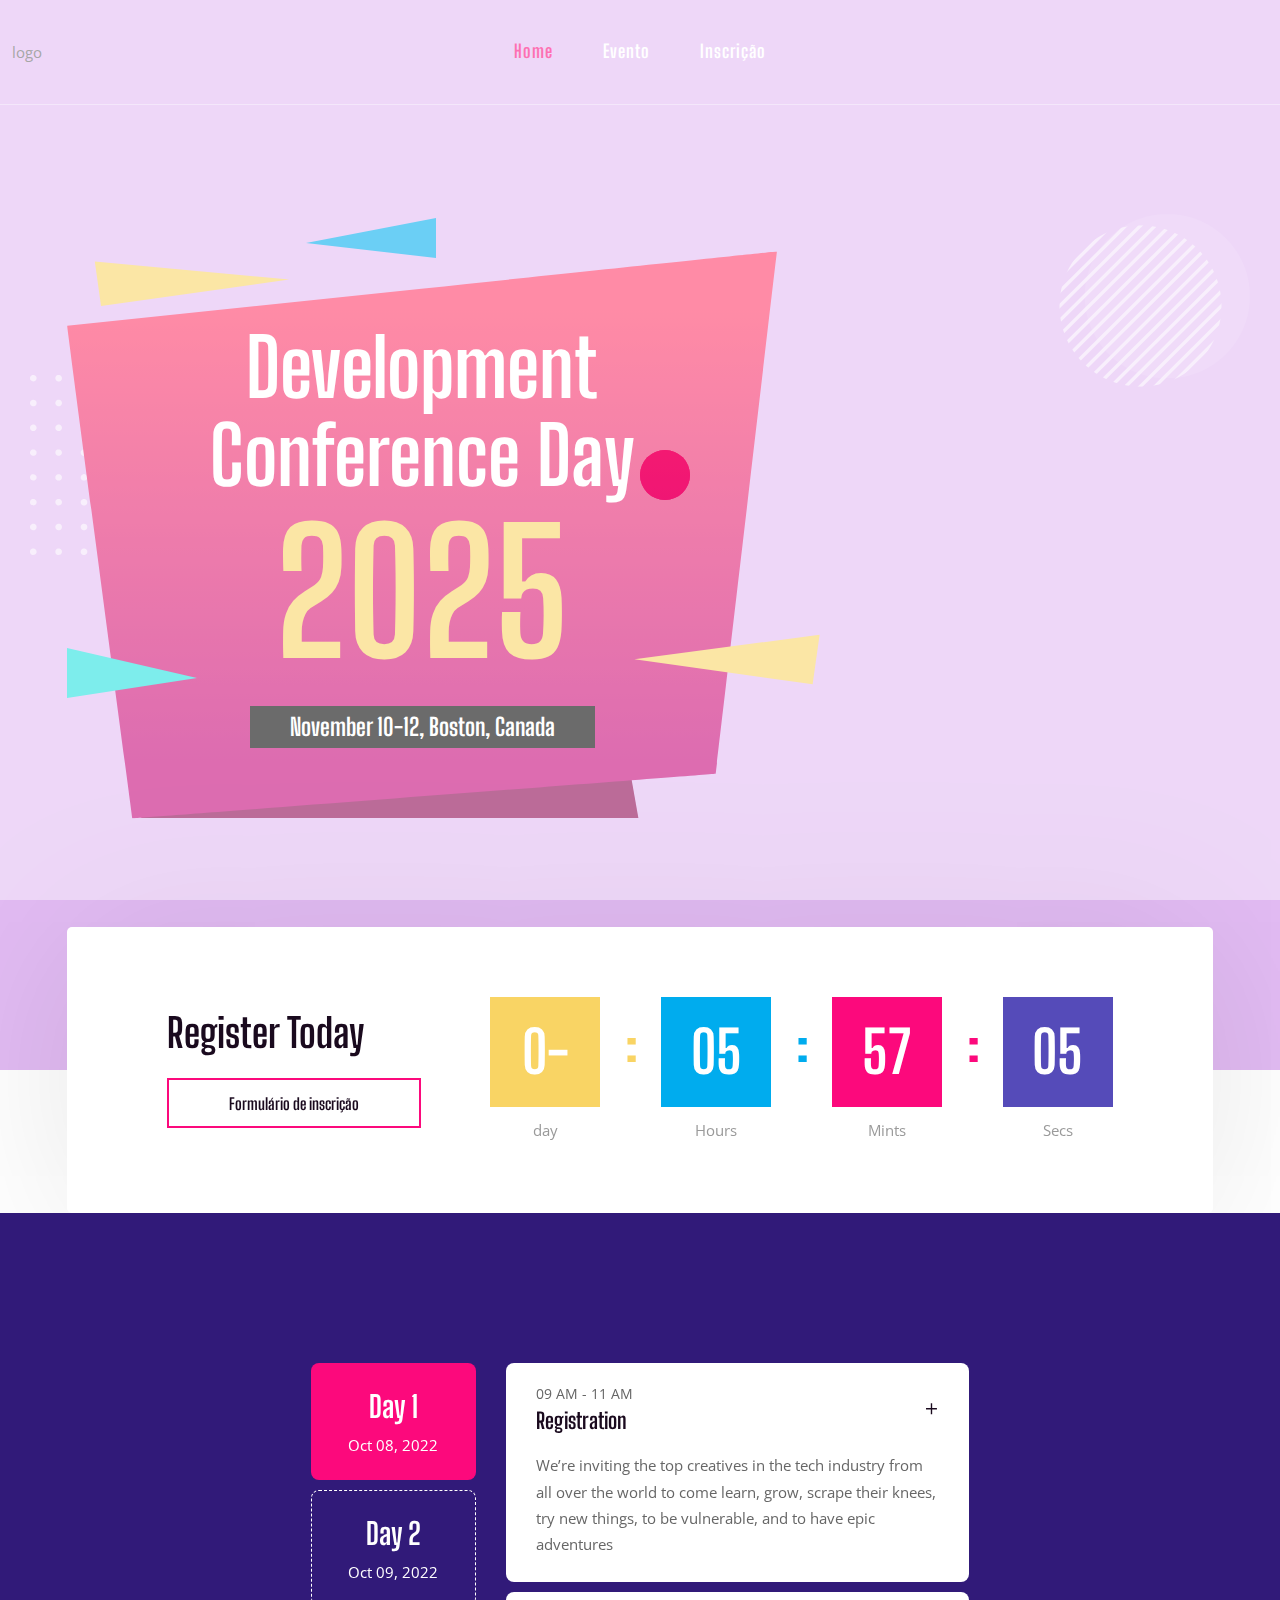
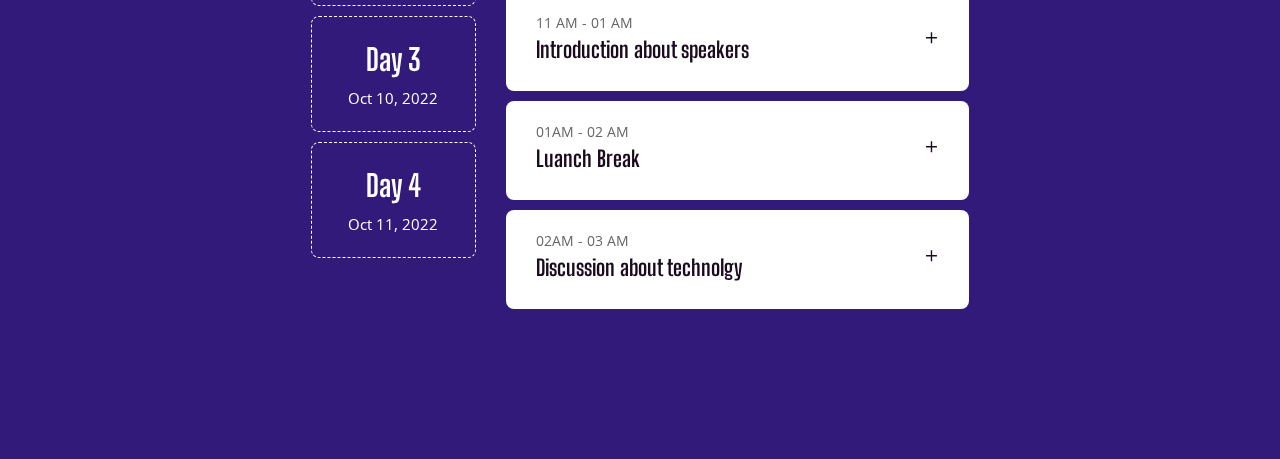
==== commit 1af83467: "correção no menu mobile" ====
--- a/Meeta_HTML/Meeta/index.html
+++ b/Meeta_HTML/Meeta/index.html
@@ -62,7 +62,7 @@
 
                             <!-- Header Logo Start -->
                             <div class="header-logo">
-                                <h1>Logo</h1>
+                                <a href="index.html">logo</a>
                             </div>
                             <!-- Header Logo End -->
 
@@ -80,375 +80,416 @@
                             <!-- Header Navigation End -->
 
                         </div>
+                        <div class="col-lg-3 col-8">
+                            <!-- Header Meta Start -->
+                            <div class="header-meta">
+                                <!-- Header Toggle Start -->
+                                <div class="header-toggle d-md-none">
+                                    <button data-bs-toggle="offcanvas" data-bs-target="#offcanvasExample">
+                                        <span></span>
+                                        <span></span>
+                                        <span></span>
+                                    </button>
+                                </div>
+                                <!-- Header Toggle End -->
+
+                            </div>
+                            <!-- Header Meta End -->
+
+                        </div>
                     </div>
-                </div>
-            </div>
-        </div>
-        <!-- Header Middle End -->
-
-    </div>
-    <!-- Header End -->
-
-    <!-- Slider Section Start  -->
-    <div class="meeta-hero-section">
-
-        <img class="hero-shape-01" src="assets/images/shape/shape-1.svg" alt="shpae">
-        <img class="hero-shape-02" src="assets/images/shape/shape-2.png" alt="shpae">
-
-        <div class="container">
-            <div class="meeta-hero-content">
-                <div class="hero-content-shape">
-                    <svg xmlns="http://www.w3.org/2000/svg" viewBox="0 0 1904.000000 1521.000000"
-                        preserveAspectRatio="xMidYMid meet">
-                        <defs>
-                            <linearGradient id="grad1" x1="0%" y1="0%" x2="0%" y2="100%">
-                                <stop offset="10%" style="stop-color: #c40378" />
-                                <stop offset="90%" style="stop-color:#ff3866" />
-                            </linearGradient>
-                        </defs>
-                        <g transform="translate(0.000000,1521.000000) scale(0.100000,-0.100000)" fill="url(#grad1)">
-                            <path
-                                d="M9505 14211 l-9500 -997 3 -34 c8 -94 1739 -13170 1744 -13175 4 -4 15636 1194 15645 1199 1 1 369 3140 818 6976 448 3836 818 6987 821 7003 5 22 2 27 -13 26 -10 -1 -4293 -450 -9518 -998z" />
-                        </g>
-                    </svg>
-                </div>
-
-                <div class="hero-content-shape-01"></div>
-                <div class="hero-content-shape-02" data-aos-delay="700" data-aos="fade-right"></div>
-                <div class="hero-content-shape-03" data-aos-delay="800" data-aos="fade-right"></div>
-                <div class="hero-content-shape-04" data-aos-delay="900" data-aos="fade-left"></div>
-                <div class="hero-content-shape-05" data-aos-delay="1000" data-aos="fade-left"></div>
-
-                <h1 class="hero-title" data-aos-delay="700" data-aos="fade-up">Development Conference Day</h1>
-                <span class="hero-year" data-aos-delay="800" data-aos="fade-right">2025</span>
-                <p class="hero-date" data-aos-delay="900" data-aos="fade-up">November 10-12, Boston, Canada</p>
-            </div>
-        </div>
-    </div>
-    <!-- Slider Section End -->
-
-
-    <!-- Register & Countdown Section Start -->
-    <div class="meeta-register-countdown">
-        <div class="container position-relative">
-
-            <!-- Register & Countdown Wrapper Start -->
-            <div class="meeta-register-countdown-wrapper">
-
-                <div class="row gy-5 align-items-center">
-                    <div class="col-lg-4">
-
-                        <!-- Register Start -->
-                        <div class="meeta-register">
-                            <h2 class="register-title">Register Today</h2>
-                            <a class="register-btn btn btn-3 btn-outline-primary" href="/form/form.html"
-                                target="_blank">Formulário de
-                                inscrição</a>
-                        </div>
-                        <!-- Register End -->
-
+
+                </div>
+            </div>
+            <!-- Header Middle End -->
+
+        </div>
+        <!-- Header End -->
+
+        <div class="offcanvas offcanvas-start" id="offcanvasExample">
+            <div class="offcanvas-header">
+                <!-- Offcanvas Logo Start -->
+                <div class="offcanvas-logo">
+                    <a href="index.html">logo</a>
+                </div>
+                <!-- Offcanvas Logo End -->
+                <button type="button" class="close-btn" data-bs-dismiss="offcanvas"><i
+                        class="flaticon-close"></i></button>
+            </div>
+
+            <!-- Offcanvas Body Start -->
+            <div class="offcanvas-body">
+                <div class="offcanvas-menu">
+                    <ul class="main-menu">
+                        <li class="active-menu"><a href="#">Home</a></li>
+                        <li><a href="#">Evento</a></li>
+                        <li><a href="#">Inscrição</a></li>
+                    </ul>
+                </div>
+            </div>
+            <!-- Offcanvas Body End -->
+        </div>
+
+        <!-- Slider Section Start  -->
+        <div class="meeta-hero-section">
+
+            <img class="hero-shape-01" src="assets/images/shape/shape-1.svg" alt="shpae">
+            <img class="hero-shape-02" src="assets/images/shape/shape-2.png" alt="shpae">
+
+            <div class="container">
+                <div class="meeta-hero-content">
+                    <div class="hero-content-shape">
+                        <svg xmlns="http://www.w3.org/2000/svg" viewBox="0 0 1904.000000 1521.000000"
+                            preserveAspectRatio="xMidYMid meet">
+                            <defs>
+                                <linearGradient id="grad1" x1="0%" y1="0%" x2="0%" y2="100%">
+                                    <stop offset="10%" style="stop-color: #c40378" />
+                                    <stop offset="90%" style="stop-color:#ff3866" />
+                                </linearGradient>
+                            </defs>
+                            <g transform="translate(0.000000,1521.000000) scale(0.100000,-0.100000)" fill="url(#grad1)">
+                                <path
+                                    d="M9505 14211 l-9500 -997 3 -34 c8 -94 1739 -13170 1744 -13175 4 -4 15636 1194 15645 1199 1 1 369 3140 818 6976 448 3836 818 6987 821 7003 5 22 2 27 -13 26 -10 -1 -4293 -450 -9518 -998z" />
+                            </g>
+                        </svg>
                     </div>
-                    <div class="col-lg-8">
-
-                        <!-- Countdown Start -->
-                        <div class="meeta-countdown countdown" data-countdown="2024/10/24" data-format="short">
-                            <div class="single-countdown">
-                                <span class="count countdown__time daysLeft"></span>
-                                <span class="value countdown__time daysText"></span>
-                            </div>
-                            <div class="single-countdown">
-                                <span class="count countdown__time hoursLeft"></span>
-                                <span class="value countdown__time hoursText"></span>
-                            </div>
-                            <div class="single-countdown">
-                                <span class="count countdown__time minsLeft"></span>
-                                <span class="value countdown__time minsText"></span>
-                            </div>
-                            <div class="single-countdown">
-                                <span class="count countdown__time secsLeft"></span>
-                                <span class="value countdown__time secsText"></span>
-                            </div>
-                        </div>
-                        <!-- Countdown End -->
+
+                    <div class="hero-content-shape-01"></div>
+                    <div class="hero-content-shape-02" data-aos-delay="700" data-aos="fade-right"></div>
+                    <div class="hero-content-shape-03" data-aos-delay="800" data-aos="fade-right"></div>
+                    <div class="hero-content-shape-04" data-aos-delay="900" data-aos="fade-left"></div>
+                    <div class="hero-content-shape-05" data-aos-delay="1000" data-aos="fade-left"></div>
+
+                    <h1 class="hero-title" data-aos-delay="700" data-aos="fade-up">Development Conference Day</h1>
+                    <span class="hero-year" data-aos-delay="800" data-aos="fade-right">2025</span>
+                    <p class="hero-date" data-aos-delay="900" data-aos="fade-up">November 10-12, Boston, Canada</p>
+                </div>
+            </div>
+        </div>
+        <!-- Slider Section End -->
+
+
+        <!-- Register & Countdown Section Start -->
+        <div class="meeta-register-countdown">
+            <div class="container position-relative">
+
+                <!-- Register & Countdown Wrapper Start -->
+                <div class="meeta-register-countdown-wrapper">
+
+                    <div class="row gy-5 align-items-center">
+                        <div class="col-lg-4">
+
+                            <!-- Register Start -->
+                            <div class="meeta-register">
+                                <h2 class="register-title">Register Today</h2>
+                                <a class="register-btn btn btn-3 btn-outline-primary" href="/form/form.html"
+                                    target="_blank">Formulário de
+                                    inscrição</a>
+                            </div>
+                            <!-- Register End -->
+
+                        </div>
+                        <div class="col-lg-8">
+
+                            <!-- Countdown Start -->
+                            <div class="meeta-countdown countdown" data-countdown="2024/10/24" data-format="short">
+                                <div class="single-countdown">
+                                    <span class="count countdown__time daysLeft"></span>
+                                    <span class="value countdown__time daysText"></span>
+                                </div>
+                                <div class="single-countdown">
+                                    <span class="count countdown__time hoursLeft"></span>
+                                    <span class="value countdown__time hoursText"></span>
+                                </div>
+                                <div class="single-countdown">
+                                    <span class="count countdown__time minsLeft"></span>
+                                    <span class="value countdown__time minsText"></span>
+                                </div>
+                                <div class="single-countdown">
+                                    <span class="count countdown__time secsLeft"></span>
+                                    <span class="value countdown__time secsText"></span>
+                                </div>
+                            </div>
+                            <!-- Countdown End -->
+
+                        </div>
 
                     </div>
-
-                </div>
-                <!-- Register & Countdown Wrapper End -->
-            </div>
-
-            <img class="register-countdown-shape" src="assets/images/shape/shape-5.png" alt="Shape">
-
-        </div>
-    </div>
-    <!-- Register & Countdown Section End -->
-
-    <!-- Event Schedule Start -->
-    <div class="meeta-event-schedule section-padding">
-        <div class="container">
-            <div class="row gy-5 justify-content-center">
-                <div class="col-xl-7 col-lg-8">
-
-                    <!-- Event Schedule Tabs Start -->
-                    <div class="meeta-event-schedule-tabs">
-
-                        <!-- Event Schedule Tabs Menu Start -->
-                        <ul class="meeta-event-schedule-tabs-menu">
-                            <li data-tab-target="#tab1" class="active">
-                                <div class="meeta-event-schedule-time">
-                                    <h4 class="meeta-event-schedule-day">Day 1</h4>
-                                    <p>Oct 08, 2022</p>
-                                </div>
-                            </li>
-                            <li data-tab-target="#tab2" class="tab">
-                                <div class="meeta-event-schedule-time">
-                                    <h4 class="meeta-event-schedule-day">Day 2</h4>
-                                    <p>Oct 09, 2022</p>
-                                </div>
-                            </li>
-                            <li data-tab-target="#tab3" class="tab">
-                                <div class="meeta-event-schedule-time">
-                                    <h4 class="meeta-event-schedule-day">Day 3</h4>
-                                    <p>Oct 10, 2022</p>
-                                </div>
-                            </li>
-                            <li data-tab-target="#tab4" class="tab">
-                                <div class="meeta-event-schedule-time">
-                                    <h4 class="meeta-event-schedule-day">Day 4</h4>
-                                    <p>Oct 11, 2022</p>
-                                </div>
-                            </li>
-                        </ul>
-                        <!-- Event Schedule Tabs Menu End -->
-
-                        <!-- Event Schedule Tabs Content Start -->
-                        <div class="meeta-event-schedule-tab-content">
-                            <div id="tab1" class="meeta-event-schedule-tab-pane active">
-
-                                <!-- Event Accordion Start -->
-                                <ul class="meeta-event-accordion">
-                                    <li class="meeta-event-accordion-item">
-                                        <h3 class="meeta-event-accordion-toggle">
-                                            <span class="time">09 AM - 11 AM</span>
-                                            <span class="title">Registration </span>
-                                        </h3>
-                                        <div class="meeta-event-accordion-body open">
-                                            <p>We’re inviting the top creatives in the tech industry from all over
-                                                the world to come learn, grow, scrape their knees, try new things,
-                                                to be vulnerable, and to have epic adventures</p>
-                                        </div>
-                                    </li>
-
-                                    <li class="meeta-event-accordion-item">
-                                        <h3 class="meeta-event-accordion-toggle">
-                                            <span class="time">11 AM - 01 AM</span>
-                                            <span class="title">Introduction about speakers </span>
-                                        </h3>
-                                        <div class="meeta-event-accordion-body">
-                                            <p>We’re inviting the top creatives in the tech industry from all over
-                                                the world to come learn, grow, scrape their knees, try new things,
-                                                to be vulnerable, and to have epic adventures</p>
-                                        </div>
-                                    </li>
-
-                                    <li class="meeta-event-accordion-item">
-                                        <h3 class="meeta-event-accordion-toggle">
-                                            <span class="time">01AM - 02 AM</span>
-                                            <span class="title">Luanch Break </span>
-                                        </h3>
-                                        <div class="meeta-event-accordion-body">
-                                            <p>We’re inviting the top creatives in the tech industry from all over
-                                                the world to come learn, grow, scrape their knees, try new things,
-                                                to be vulnerable, and to have epic adventures</p>
-                                        </div>
-                                    </li>
-
-                                    <li class="meeta-event-accordion-item">
-                                        <h3 class="meeta-event-accordion-toggle">
-                                            <span class="time">02AM - 03 AM</span>
-                                            <span class="title">Discussion about technolgy </span>
-                                        </h3>
-                                        <div class="meeta-event-accordion-body">
-                                            <p>We’re inviting the top creatives in the tech industry from all over
-                                                the world to come learn, grow, scrape their knees, try new things,
-                                                to be vulnerable, and to have epic adventures</p>
-                                        </div>
-                                    </li>
-                                </ul>
-                                <!-- Event Accordion End -->
-
-                            </div>
-                            <div id="tab2" class="meeta-event-schedule-tab-pane">
-
-                                <!-- Event Accordion Start -->
-                                <ul class="meeta-event-accordion">
-                                    <li class="meeta-event-accordion-item">
-                                        <h3 class="meeta-event-accordion-toggle">
-                                            <span class="time">02AM - 03 AM</span>
-                                            <span class="title">Discussion about technolgy </span>
-                                        </h3>
-                                        <div class="meeta-event-accordion-body open">
-                                            <p>We’re inviting the top creatives in the tech industry from all over
-                                                the world to come learn, grow, scrape their knees, try new things,
-                                                to be vulnerable, and to have epic adventures</p>
-                                        </div>
-                                    </li>
-
-                                    <li class="meeta-event-accordion-item">
-                                        <h3 class="meeta-event-accordion-toggle">
-                                            <span class="time">09 AM - 11 AM</span>
-                                            <span class="title">Registration </span>
-                                        </h3>
-                                        <div class="meeta-event-accordion-body">
-                                            <p>We’re inviting the top creatives in the tech industry from all over
-                                                the world to come learn, grow, scrape their knees, try new things,
-                                                to be vulnerable, and to have epic adventures</p>
-                                        </div>
-                                    </li>
-
-                                    <li class="meeta-event-accordion-item">
-                                        <h3 class="meeta-event-accordion-toggle">
-                                            <span class="time">01AM - 02 AM</span>
-                                            <span class="title">Luanch Break </span>
-                                        </h3>
-                                        <div class="meeta-event-accordion-body">
-                                            <p>We’re inviting the top creatives in the tech industry from all over
-                                                the world to come learn, grow, scrape their knees, try new things,
-                                                to be vulnerable, and to have epic adventures</p>
-                                        </div>
-                                    </li>
-                                </ul>
-                                <!-- Event Accordion End -->
-
-                            </div>
-                            <div id="tab3" class="meeta-event-schedule-tab-pane">
-
-                                <!-- Event Accordion Start -->
-                                <ul class="meeta-event-accordion">
-                                    <li class="meeta-event-accordion-item">
-                                        <h3 class="meeta-event-accordion-toggle">
-                                            <span class="time">01AM - 02 AM</span>
-                                            <span class="title">Luanch Break </span>
-                                        </h3>
-                                        <div class="meeta-event-accordion-body open">
-                                            <p>We’re inviting the top creatives in the tech industry from all over
-                                                the world to come learn, grow, scrape their knees, try new things,
-                                                to be vulnerable, and to have epic adventures</p>
-                                        </div>
-                                    </li>
-
-                                    <li class="meeta-event-accordion-item">
-                                        <h3 class="meeta-event-accordion-toggle">
-                                            <span class="time">02AM - 03 AM</span>
-                                            <span class="title">Discussion about technolgy </span>
-                                        </h3>
-                                        <div class="meeta-event-accordion-body">
-                                            <p>We’re inviting the top creatives in the tech industry from all over
-                                                the world to come learn, grow, scrape their knees, try new things,
-                                                to be vulnerable, and to have epic adventures</p>
-                                        </div>
-                                    </li>
-
-                                    <li class="meeta-event-accordion-item">
-                                        <h3 class="meeta-event-accordion-toggle">
-                                            <span class="time">09 AM - 11 AM</span>
-                                            <span class="title">Registration </span>
-                                        </h3>
-                                        <div class="meeta-event-accordion-body">
-                                            <p>We’re inviting the top creatives in the tech industry from all over
-                                                the world to come learn, grow, scrape their knees, try new things,
-                                                to be vulnerable, and to have epic adventures</p>
-                                        </div>
-                                    </li>
-                                </ul>
-                                <!-- Event Accordion End -->
-
-                            </div>
-                            <div id="tab4" class="meeta-event-schedule-tab-pane">
-
-                                <!-- Event Accordion Start -->
-                                <ul class="meeta-event-accordion">
-                                    <li class="meeta-event-accordion-item">
-                                        <h3 class="meeta-event-accordion-toggle">
-                                            <span class="time">09 AM - 11 AM</span>
-                                            <span class="title">Registration </span>
-                                        </h3>
-                                        <div class="meeta-event-accordion-body open">
-                                            <p>We’re inviting the top creatives in the tech industry from all over
-                                                the world to come learn, grow, scrape their knees, try new things,
-                                                to be vulnerable, and to have epic adventures</p>
-                                        </div>
-                                    </li>
-
-                                    <li class="meeta-event-accordion-item">
-                                        <h3 class="meeta-event-accordion-toggle">
-                                            <span class="time">11 AM - 01 AM</span>
-                                            <span class="title">Introduction about speakers </span>
-                                        </h3>
-                                        <div class="meeta-event-accordion-body">
-                                            <p>We’re inviting the top creatives in the tech industry from all over
-                                                the world to come learn, grow, scrape their knees, try new things,
-                                                to be vulnerable, and to have epic adventures</p>
-                                        </div>
-                                    </li>
-
-                                    <li class="meeta-event-accordion-item">
-                                        <h3 class="meeta-event-accordion-toggle">
-                                            <span class="time">01AM - 02 AM</span>
-                                            <span class="title">Luanch Break </span>
-                                        </h3>
-                                        <div class="meeta-event-accordion-body">
-                                            <p>We’re inviting the top creatives in the tech industry from all over
-                                                the world to come learn, grow, scrape their knees, try new things,
-                                                to be vulnerable, and to have epic adventures</p>
-                                        </div>
-                                    </li>
-                                </ul>
-                                <!-- Event Accordion End -->
-
-                            </div>
-                        </div>
-                        <!-- Event Schedule Tabs Content End -->
+                    <!-- Register & Countdown Wrapper End -->
+                </div>
+
+                <img class="register-countdown-shape" src="assets/images/shape/shape-5.png" alt="Shape">
+
+            </div>
+        </div>
+        <!-- Register & Countdown Section End -->
+
+        <!-- Event Schedule Start -->
+        <div class="meeta-event-schedule section-padding">
+            <div class="container">
+                <div class="row gy-5 justify-content-center">
+                    <div class="col-xl-7 col-lg-8">
+
+                        <!-- Event Schedule Tabs Start -->
+                        <div class="meeta-event-schedule-tabs">
+
+                            <!-- Event Schedule Tabs Menu Start -->
+                            <ul class="meeta-event-schedule-tabs-menu">
+                                <li data-tab-target="#tab1" class="active">
+                                    <div class="meeta-event-schedule-time">
+                                        <h4 class="meeta-event-schedule-day">Day 1</h4>
+                                        <p>Oct 08, 2022</p>
+                                    </div>
+                                </li>
+                                <li data-tab-target="#tab2" class="tab">
+                                    <div class="meeta-event-schedule-time">
+                                        <h4 class="meeta-event-schedule-day">Day 2</h4>
+                                        <p>Oct 09, 2022</p>
+                                    </div>
+                                </li>
+                                <li data-tab-target="#tab3" class="tab">
+                                    <div class="meeta-event-schedule-time">
+                                        <h4 class="meeta-event-schedule-day">Day 3</h4>
+                                        <p>Oct 10, 2022</p>
+                                    </div>
+                                </li>
+                                <li data-tab-target="#tab4" class="tab">
+                                    <div class="meeta-event-schedule-time">
+                                        <h4 class="meeta-event-schedule-day">Day 4</h4>
+                                        <p>Oct 11, 2022</p>
+                                    </div>
+                                </li>
+                            </ul>
+                            <!-- Event Schedule Tabs Menu End -->
+
+                            <!-- Event Schedule Tabs Content Start -->
+                            <div class="meeta-event-schedule-tab-content">
+                                <div id="tab1" class="meeta-event-schedule-tab-pane active">
+
+                                    <!-- Event Accordion Start -->
+                                    <ul class="meeta-event-accordion">
+                                        <li class="meeta-event-accordion-item">
+                                            <h3 class="meeta-event-accordion-toggle">
+                                                <span class="time">09 AM - 11 AM</span>
+                                                <span class="title">Registration </span>
+                                            </h3>
+                                            <div class="meeta-event-accordion-body open">
+                                                <p>We’re inviting the top creatives in the tech industry from all over
+                                                    the world to come learn, grow, scrape their knees, try new things,
+                                                    to be vulnerable, and to have epic adventures</p>
+                                            </div>
+                                        </li>
+
+                                        <li class="meeta-event-accordion-item">
+                                            <h3 class="meeta-event-accordion-toggle">
+                                                <span class="time">11 AM - 01 AM</span>
+                                                <span class="title">Introduction about speakers </span>
+                                            </h3>
+                                            <div class="meeta-event-accordion-body">
+                                                <p>We’re inviting the top creatives in the tech industry from all over
+                                                    the world to come learn, grow, scrape their knees, try new things,
+                                                    to be vulnerable, and to have epic adventures</p>
+                                            </div>
+                                        </li>
+
+                                        <li class="meeta-event-accordion-item">
+                                            <h3 class="meeta-event-accordion-toggle">
+                                                <span class="time">01AM - 02 AM</span>
+                                                <span class="title">Luanch Break </span>
+                                            </h3>
+                                            <div class="meeta-event-accordion-body">
+                                                <p>We’re inviting the top creatives in the tech industry from all over
+                                                    the world to come learn, grow, scrape their knees, try new things,
+                                                    to be vulnerable, and to have epic adventures</p>
+                                            </div>
+                                        </li>
+
+                                        <li class="meeta-event-accordion-item">
+                                            <h3 class="meeta-event-accordion-toggle">
+                                                <span class="time">02AM - 03 AM</span>
+                                                <span class="title">Discussion about technolgy </span>
+                                            </h3>
+                                            <div class="meeta-event-accordion-body">
+                                                <p>We’re inviting the top creatives in the tech industry from all over
+                                                    the world to come learn, grow, scrape their knees, try new things,
+                                                    to be vulnerable, and to have epic adventures</p>
+                                            </div>
+                                        </li>
+                                    </ul>
+                                    <!-- Event Accordion End -->
+
+                                </div>
+                                <div id="tab2" class="meeta-event-schedule-tab-pane">
+
+                                    <!-- Event Accordion Start -->
+                                    <ul class="meeta-event-accordion">
+                                        <li class="meeta-event-accordion-item">
+                                            <h3 class="meeta-event-accordion-toggle">
+                                                <span class="time">02AM - 03 AM</span>
+                                                <span class="title">Discussion about technolgy </span>
+                                            </h3>
+                                            <div class="meeta-event-accordion-body open">
+                                                <p>We’re inviting the top creatives in the tech industry from all over
+                                                    the world to come learn, grow, scrape their knees, try new things,
+                                                    to be vulnerable, and to have epic adventures</p>
+                                            </div>
+                                        </li>
+
+                                        <li class="meeta-event-accordion-item">
+                                            <h3 class="meeta-event-accordion-toggle">
+                                                <span class="time">09 AM - 11 AM</span>
+                                                <span class="title">Registration </span>
+                                            </h3>
+                                            <div class="meeta-event-accordion-body">
+                                                <p>We’re inviting the top creatives in the tech industry from all over
+                                                    the world to come learn, grow, scrape their knees, try new things,
+                                                    to be vulnerable, and to have epic adventures</p>
+                                            </div>
+                                        </li>
+
+                                        <li class="meeta-event-accordion-item">
+                                            <h3 class="meeta-event-accordion-toggle">
+                                                <span class="time">01AM - 02 AM</span>
+                                                <span class="title">Luanch Break </span>
+                                            </h3>
+                                            <div class="meeta-event-accordion-body">
+                                                <p>We’re inviting the top creatives in the tech industry from all over
+                                                    the world to come learn, grow, scrape their knees, try new things,
+                                                    to be vulnerable, and to have epic adventures</p>
+                                            </div>
+                                        </li>
+                                    </ul>
+                                    <!-- Event Accordion End -->
+
+                                </div>
+                                <div id="tab3" class="meeta-event-schedule-tab-pane">
+
+                                    <!-- Event Accordion Start -->
+                                    <ul class="meeta-event-accordion">
+                                        <li class="meeta-event-accordion-item">
+                                            <h3 class="meeta-event-accordion-toggle">
+                                                <span class="time">01AM - 02 AM</span>
+                                                <span class="title">Luanch Break </span>
+                                            </h3>
+                                            <div class="meeta-event-accordion-body open">
+                                                <p>We’re inviting the top creatives in the tech industry from all over
+                                                    the world to come learn, grow, scrape their knees, try new things,
+                                                    to be vulnerable, and to have epic adventures</p>
+                                            </div>
+                                        </li>
+
+                                        <li class="meeta-event-accordion-item">
+                                            <h3 class="meeta-event-accordion-toggle">
+                                                <span class="time">02AM - 03 AM</span>
+                                                <span class="title">Discussion about technolgy </span>
+                                            </h3>
+                                            <div class="meeta-event-accordion-body">
+                                                <p>We’re inviting the top creatives in the tech industry from all over
+                                                    the world to come learn, grow, scrape their knees, try new things,
+                                                    to be vulnerable, and to have epic adventures</p>
+                                            </div>
+                                        </li>
+
+                                        <li class="meeta-event-accordion-item">
+                                            <h3 class="meeta-event-accordion-toggle">
+                                                <span class="time">09 AM - 11 AM</span>
+                                                <span class="title">Registration </span>
+                                            </h3>
+                                            <div class="meeta-event-accordion-body">
+                                                <p>We’re inviting the top creatives in the tech industry from all over
+                                                    the world to come learn, grow, scrape their knees, try new things,
+                                                    to be vulnerable, and to have epic adventures</p>
+                                            </div>
+                                        </li>
+                                    </ul>
+                                    <!-- Event Accordion End -->
+
+                                </div>
+                                <div id="tab4" class="meeta-event-schedule-tab-pane">
+
+                                    <!-- Event Accordion Start -->
+                                    <ul class="meeta-event-accordion">
+                                        <li class="meeta-event-accordion-item">
+                                            <h3 class="meeta-event-accordion-toggle">
+                                                <span class="time">09 AM - 11 AM</span>
+                                                <span class="title">Registration </span>
+                                            </h3>
+                                            <div class="meeta-event-accordion-body open">
+                                                <p>We’re inviting the top creatives in the tech industry from all over
+                                                    the world to come learn, grow, scrape their knees, try new things,
+                                                    to be vulnerable, and to have epic adventures</p>
+                                            </div>
+                                        </li>
+
+                                        <li class="meeta-event-accordion-item">
+                                            <h3 class="meeta-event-accordion-toggle">
+                                                <span class="time">11 AM - 01 AM</span>
+                                                <span class="title">Introduction about speakers </span>
+                                            </h3>
+                                            <div class="meeta-event-accordion-body">
+                                                <p>We’re inviting the top creatives in the tech industry from all over
+                                                    the world to come learn, grow, scrape their knees, try new things,
+                                                    to be vulnerable, and to have epic adventures</p>
+                                            </div>
+                                        </li>
+
+                                        <li class="meeta-event-accordion-item">
+                                            <h3 class="meeta-event-accordion-toggle">
+                                                <span class="time">01AM - 02 AM</span>
+                                                <span class="title">Luanch Break </span>
+                                            </h3>
+                                            <div class="meeta-event-accordion-body">
+                                                <p>We’re inviting the top creatives in the tech industry from all over
+                                                    the world to come learn, grow, scrape their knees, try new things,
+                                                    to be vulnerable, and to have epic adventures</p>
+                                            </div>
+                                        </li>
+                                    </ul>
+                                    <!-- Event Accordion End -->
+
+                                </div>
+                            </div>
+                            <!-- Event Schedule Tabs Content End -->
+
+                        </div>
+                        <!-- Event Schedule Tabs End -->
 
                     </div>
-                    <!-- Event Schedule Tabs End -->
-
-                </div>
-            </div>
-        </div>
-    </div>
-    <!-- Event Schedule End -->
-
-    <!-- back to top start -->
-    <div class="progress-wrap">
-        <svg class="progress-circle svg-content" width="100%" height="100%" viewBox="-1 -1 102 102">
-            <path d="M50,1 a49,49 0 0,1 0,98 a49,49 0 0,1 0,-98" />
-        </svg>
-    </div>
-    <!-- back to top end -->
-
-    <!-- JS
+                </div>
+            </div>
+        </div>
+        <!-- Event Schedule End -->
+
+        <!-- back to top start -->
+        <div class="progress-wrap">
+            <svg class="progress-circle svg-content" width="100%" height="100%" viewBox="-1 -1 102 102">
+                <path d="M50,1 a49,49 0 0,1 0,98 a49,49 0 0,1 0,-98" />
+            </svg>
+        </div>
+        <!-- back to top end -->
+
+        <!-- JS
     ============================================ -->
 
-    <!-- Modernizer & jQuery JS -->
-    <script src="assets/js/vendor/modernizr-3.11.7.min.js"></script>
-    <script src="assets/js/vendor/jquery-1.12.4.min.js"></script>
-
-
-    <!-- Bootstrap JS -->
-    <script src="assets/js/bootstrap.min.js"></script>
-
-    <!-- Plugins JS -->
-    <script src="assets/js/swiper-bundle.min.js"></script>
-    <script src="assets/js/back-to-top.js"></script>
-    <script src="assets/js/jquery.magnific-popup.min.js"></script>
-    <script src="assets/js/jquery.counterup.min.js"></script>
-    <script src="assets/js/aos.js"></script>
-    <script src="assets/js/jquery.nice-select.min.js"></script>
-
-
-    <!-- Main JS -->
-    <script src="assets/js/main.js"></script>
+        <!-- Modernizer & jQuery JS -->
+        <script src="assets/js/vendor/modernizr-3.11.7.min.js"></script>
+        <script src="assets/js/vendor/jquery-1.12.4.min.js"></script>
+
+
+        <!-- Bootstrap JS -->
+        <script src="assets/js/bootstrap.min.js"></script>
+
+        <!-- Plugins JS -->
+        <script src="assets/js/swiper-bundle.min.js"></script>
+        <script src="assets/js/back-to-top.js"></script>
+        <script src="assets/js/jquery.magnific-popup.min.js"></script>
+        <script src="assets/js/jquery.counterup.min.js"></script>
+        <script src="assets/js/aos.js"></script>
+        <script src="assets/js/jquery.nice-select.min.js"></script>
+
+
+        <!-- Main JS -->
+        <script src="assets/js/main.js"></script>
 
 </body>
 
--- a/Meeta_HTML/Meeta/assets/css/style.css
+++ b/Meeta_HTML/Meeta/assets/css/style.css
@@ -745,6 +745,24 @@
   }
 }
 
+.header-toggle button {
+  background: none;
+  border: 0;
+  padding: 0;
+}
+
+.header-toggle button span {
+  width: 25px;
+  height: 2px;
+  background: #fc097c;
+  margin: 5px 0;
+  display: block;
+}
+
+.header-toggle button span:last-child {
+  margin-bottom: 0;
+}
+
 .header-actions {
   display: flex;
   align-items: center;
@@ -939,6 +957,114 @@
 
 .header-navigation .sub-menu li:hover>.sub-menu {
   top: -20px;
+}
+
+.offcanvas {
+  background: #311a79;
+  width: 320px;
+}
+
+@media only screen and (max-width: 575px) {
+  .offcanvas {
+    width: 280px;
+  }
+}
+
+.offcanvas-header .close-btn {
+  background: none;
+  border: 0;
+  font-size: 18px;
+  color: #ffffff;
+  transition: all 0.5s cubic-bezier(0.645, 0.045, 0.355, 1);
+}
+
+.offcanvas-header .close-btn:hover {
+  transform: rotate(90deg);
+  color: #fc097c;
+}
+
+.offcanvas-logo a img {
+  width: 130px;
+}
+
+.offcanvas-menu {
+  padding: 30px 0;
+}
+
+.offcanvas-menu .main-menu li {
+  position: relative;
+}
+
+.offcanvas-menu .main-menu li a {
+  display: block;
+  font-size: 16px;
+  font-weight: 600;
+  font-family: "Big Shoulders Display", cursive;
+  color: #ffffff;
+  padding: 5px 0px;
+  position: relative;
+}
+
+.offcanvas-menu .main-menu li .mobile-menu-expand {
+  position: absolute;
+  right: 20px;
+  top: 5px;
+  width: 30px;
+  height: 30px;
+  cursor: pointer;
+  background: rgba(255, 255, 255, 0.1);
+  border-radius: 3px;
+}
+
+.offcanvas-menu .main-menu li .mobile-menu-expand::before {
+  position: absolute;
+  content: '';
+  width: 16px;
+  height: 2px;
+  background-color: #ffffff;
+  top: 50%;
+  left: 50%;
+  transform: translate(-50%, -50%);
+  transition: all 0.5s cubic-bezier(0.645, 0.045, 0.355, 1);
+}
+
+.offcanvas-menu .main-menu li .mobile-menu-expand::after {
+  position: absolute;
+  content: '';
+  width: 2px;
+  height: 16px;
+  left: 50%;
+  top: 50%;
+  bottom: 0;
+  background-color: #ffffff;
+  transform: translate(-50%, -50%);
+  transition: all 0.5s cubic-bezier(0.645, 0.045, 0.355, 1);
+}
+
+.offcanvas-menu .main-menu li:hover>a {
+  color: #fc097c;
+}
+
+.offcanvas-menu .main-menu li.active-expand>.mobile-menu-expand::after {
+  height: 0;
+}
+
+.offcanvas-menu .main-menu li ul {
+  padding-left: 6%;
+  display: none;
+}
+
+.offcanvas-menu-2 .main-menu li a {
+  font-family: "Archivo", sans-serif;
+}
+
+.offcanvas-menu-2 .main-menu li.active-expand>.mobile-menu-expand::after {
+  height: 0;
+}
+
+.offcanvas-menu-2 .main-menu li ul {
+  padding-left: 6%;
+  display: none;
 }
 
 @-webkit-keyframes sticky {
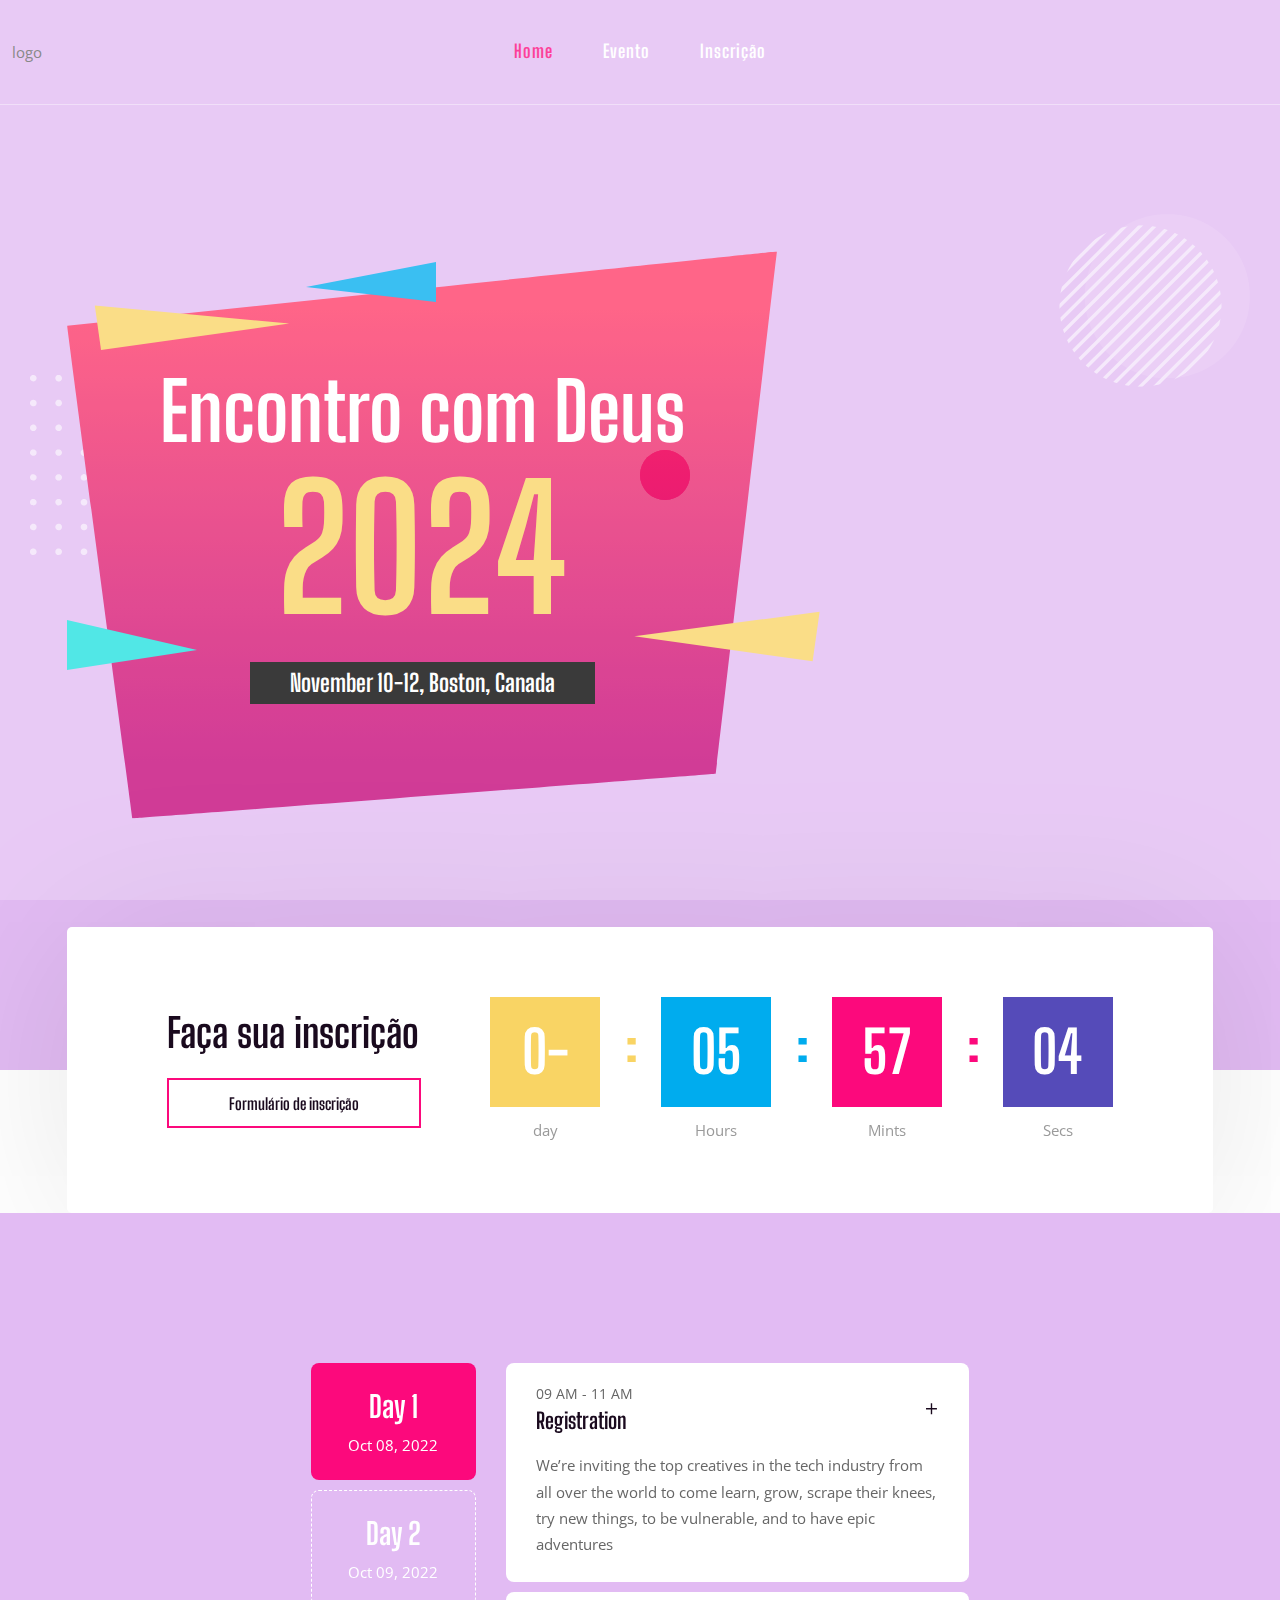
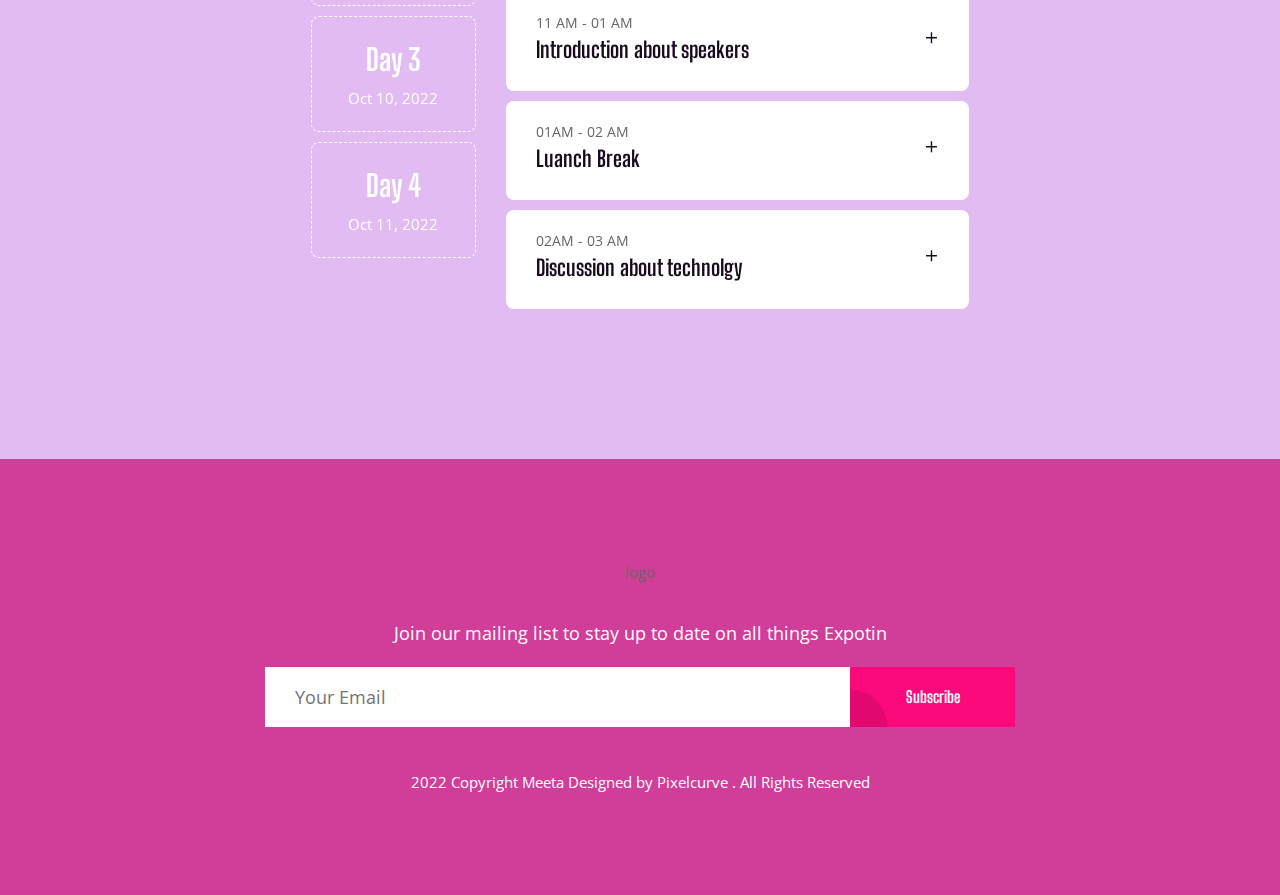
==== commit 636d8742: "footer" ====
--- a/Meeta_HTML/Meeta/index.html
+++ b/Meeta_HTML/Meeta/index.html
@@ -4,7 +4,7 @@
 <head>
     <meta charset="utf-8">
     <meta http-equiv="x-ua-compatible" content="ie=edge">
-    <title> Meeta - Event & Conference HTML5 Template</title>
+    <title> Encontro com Deus 2024</title>
     <meta name="robots" content="noindex, follow" />
     <meta name="description" content="">
     <meta name="viewport" content="width=device-width, initial-scale=1, shrink-to-fit=no">
@@ -74,7 +74,7 @@
                                 <ul class="main-menu">
                                     <li class="active-menu"><a href="#">Home</a></li>
                                     <li><a href="#">Evento</a></li>
-                                    <li><a href="#">Inscrição</a></li>
+                                    <li><a href="/Meeta_HTML/form/form.html" target="_blank">Inscrição</a></li>
                                 </ul>
                             </div>
                             <!-- Header Navigation End -->
@@ -123,7 +123,7 @@
                     <ul class="main-menu">
                         <li class="active-menu"><a href="#">Home</a></li>
                         <li><a href="#">Evento</a></li>
-                        <li><a href="#">Inscrição</a></li>
+                        <li><a href="/Meeta_HTML/form/form.html">Inscrição</a></li>
                     </ul>
                 </div>
             </div>
@@ -160,8 +160,8 @@
                     <div class="hero-content-shape-04" data-aos-delay="900" data-aos="fade-left"></div>
                     <div class="hero-content-shape-05" data-aos-delay="1000" data-aos="fade-left"></div>
 
-                    <h1 class="hero-title" data-aos-delay="700" data-aos="fade-up">Development Conference Day</h1>
-                    <span class="hero-year" data-aos-delay="800" data-aos="fade-right">2025</span>
+                    <h1 class="hero-title" data-aos-delay="700" data-aos="fade-up">Encontro com Deus</h1>
+                    <span class="hero-year" data-aos-delay="800" data-aos="fade-right">2024</span>
                     <p class="hero-date" data-aos-delay="900" data-aos="fade-up">November 10-12, Boston, Canada</p>
                 </div>
             </div>
@@ -181,7 +181,7 @@
 
                             <!-- Register Start -->
                             <div class="meeta-register">
-                                <h2 class="register-title">Register Today</h2>
+                                <h2 class="register-title">Faça sua inscrição</h2>
                                 <a class="register-btn btn btn-3 btn-outline-primary" href="/form/form.html"
                                     target="_blank">Formulário de
                                     inscrição</a>
@@ -460,6 +460,44 @@
         </div>
         <!-- Event Schedule End -->
 
+        <footer class="meeta-footer-section">
+
+            <!-- Footer Widget Start -->
+            <div class="footer-widget text-center">
+                <div class="container">
+
+                    <!-- Footer Logo Start -->
+                    <div class="footer-logo">
+                        <a href="index.html">logo</a>
+                    </div>
+                    <!-- Footer Logo End -->
+
+                    <!-- Footer Newsletter Start -->
+                    <div class="footer-newsletter">
+                        <p>Join our mailing list to stay up to date on all things Expotin</p>
+
+                        <div class="footer-newsletter-form">
+                            <form action="#">
+                                <input type="text" placeholder="Your Email">
+                                <button class="btn btn-3 btn-primary">Subscribe</button>
+                            </form>
+                        </div>
+                    </div>
+                    <!-- Footer Newsletter End -->
+
+                    <!-- Footer Copyright Start -->
+                    <div class="footer-copyright">
+                        <p>2022 Copyright Meeta Designed by Pixelcurve . All Rights Reserved</p>
+                    </div>
+                    <!-- Footer Copyright End -->
+
+                </div>
+            </div>
+            <!-- Footer Widget End -->
+
+        </footer>
+        <!-- Footer End -->
+
         <!-- back to top start -->
         <div class="progress-wrap">
             <svg class="progress-circle svg-content" width="100%" height="100%" viewBox="-1 -1 102 102">
--- a/Meeta_HTML/Meeta/assets/css/style.css
+++ b/Meeta_HTML/Meeta/assets/css/style.css
@@ -1665,7 +1665,7 @@
 /*  07. - Event Schedule CSS
 /*----------------------------------------*/
 .meeta-event-schedule {
-  background-color: #311a79;
+  background-color: #e2bbf3;
   position: relative;
   z-index: 1;
 }
@@ -1849,6 +1849,98 @@
 
 .meeta-event-accordion-body.open {
   display: block;
+}
+
+/*--
+/* 31. Footer CSS
+/*----------------------------------------*/
+.meeta-footer-section {
+  background-color: #d03e9a;
+  padding: 100px 0;
+}
+
+@media only screen and (max-width: 991px) {
+  .meeta-footer-section {
+    padding: 80px 0;
+  }
+}
+
+/*--
+/*  31.1 - Footer Widget CSS
+/*----------------------------------------*/
+@media only screen and (max-width: 575px) {
+  .footer-logo img {
+    width: 160px;
+  }
+}
+
+.footer-newsletter {
+  padding-top: 32px;
+}
+
+.footer-newsletter p {
+  font-size: 18px;
+  font-weight: 400;
+  color: #ffffff;
+}
+
+@media only screen and (max-width: 575px) {
+  .footer-newsletter p {
+    font-size: 16px;
+  }
+}
+
+.footer-newsletter-form {
+  max-width: 750px;
+  margin: 18px auto 0;
+  position: relative;
+}
+
+.footer-newsletter-form input {
+  width: 100%;
+  height: 60px;
+  font-size: 18px;
+  font-weight: 400;
+  color: #93a1a2;
+  padding: 0 30px;
+  padding-right: 195px;
+  background-color: #ffffff;
+  border: 0;
+}
+
+@media only screen and (max-width: 575px) {
+  .footer-newsletter-form input {
+    height: 50px;
+    padding: 0 25px;
+    font-size: 16px;
+  }
+}
+
+.footer-newsletter-form .btn {
+  position: absolute;
+  top: 0;
+  right: 0;
+  height: 60px;
+  line-height: 60px;
+  min-width: 165px;
+}
+
+@media only screen and (max-width: 575px) {
+  .footer-newsletter-form .btn {
+    position: relative;
+    width: 100%;
+    height: 50px;
+    line-height: 50px;
+    margin-top: 10px;
+  }
+}
+
+.footer-copyright {
+  margin-top: 42px;
+}
+
+.footer-copyright p {
+  color: #ffffff;
 }
 
 @-webkit-keyframes rotate-style {
@@ -1905,11 +1997,11 @@
   text-align: center;
   line-height: 45px;
   font-size: 18px;
-  color: #fc097c;
+  color: #730036;
   left: 0;
   top: 0;
-  height: 46px;
-  width: 46px;
+  height: 45px;
+  width: 45px;
   transform: rotate(90deg);
   cursor: pointer;
   display: block;
@@ -1921,7 +2013,7 @@
 }
 
 .progress-wrap svg.progress-circle path {
-  stroke: #fc097c;
+  stroke: #730036;
   stroke-width: 4;
   box-sizing: border-box;
 }
